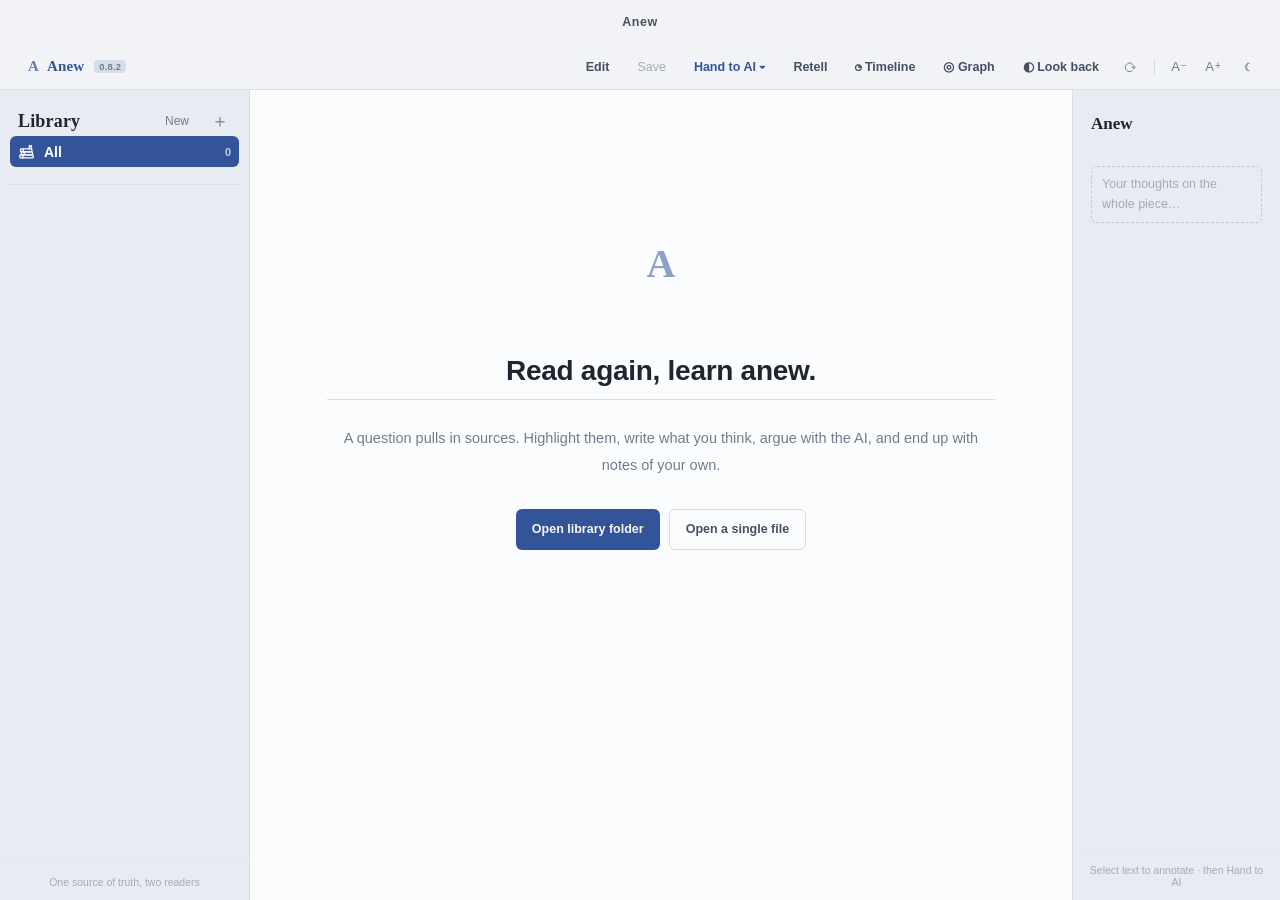
==== native/index.html @ f5eab1e8 "Anew 0.8.2: first public release" ====
<!doctype html>
<html lang="zh-CN">
<head>
  <meta charset="utf-8">
  <meta name="viewport" content="width=device-width, initial-scale=1">
  <title>知新 Anew</title>
  <link rel="stylesheet" href="style.css">
</head>
<body>
  <!-- 这一条被原生 WindowDragStrip 盖着，只能放不可点的东西 -->
  <div class="titlebar">
    <div id="document-name" class="document-name">知新 Anew</div>
  </div>

  <header class="toolbar">
    <button id="open-folder" class="brand" title="打开别的库文件夹"><span class="brand-mark">新</span><span>知新 Anew</span><span class="brand-version">0.8.2</span></button>
    <div class="appearance-controls">
      <button id="edit" class="chip edit-button" title="编辑 Markdown（⌘E）">编辑</button>
      <button id="save" class="chip save-button" title="保存（⌘S）" disabled>保存</button>
      <button id="hand-ai" class="chip hand-ai" title="选一句话复制，贴进你的 AI（如 Claude Code）：处理回响、收网页回响、重整一遍">交给 AI ▾</button>
      <button id="retell" class="chip retell" title="学完了，用语音把这件事讲一遍，AI 会指出哪里没讲清、讲错了">讲一遍</button>
      <button id="insert-image" class="chip" title="插入图片" hidden>插入图片</button>
      <input id="image-input" type="file" accept="image/*" multiple hidden>
      <button id="copy-model" class="chip" title="把正文和回响一起复制（⇧⌘C）" hidden>复制给模型</button>
      <button id="timeline" class="chip timeline-button" title="学习时间轴：这几天读了哪几篇、各多久">◷ 时间轴</button>
      <button id="graph" class="chip timeline-button" title="图谱：这个主题改了几版、观点怎么变的；这一类学到的东西流到了哪">◎ 图谱</button>
      <button id="panyipan" class="chip timeline-button panyipan-button" title="盘一盘：拿你最近 3 天在想的，去翻很早以前的想法和存过的东西（相关 / 惊喜 / 随机）">◐ 盘一盘</button>
      <button id="refresh" class="icon-button refresh-button" title="重新读取磁盘上的最新内容（⌘R）">⟳</button>
      <span class="control-divider"></span>
      <button id="small" class="icon-button" title="缩小文字">A<span class="sup">−</span></button>
      <button id="large" class="icon-button" title="放大文字">A<span class="sup">+</span></button>
      <button id="typeset" class="icon-button" title="排版" hidden>笔</button>
      <button id="theme" class="icon-button" title="切换主题">☾</button>
    </div>
  </header>

  <main class="workspace">
    <aside class="library" aria-label="书库">
      <div class="library-top">
        <button id="back-to-shelf" class="shelf-back" title="回到书架" hidden>‹</button>
        <span id="book-thumb" class="book-thumb" hidden></span>
        <h2 id="library-title">库</h2>
        <button id="open-file" class="plus-button" title="打开单个文件">＋</button>
      </div>

      <section id="shelf" class="shelf" hidden>
        <div class="section-label">书架</div>
        <div id="shelf-list" class="shelf-list"></div>
        <button id="shelf-add" class="library-button">＋ 把一个文件夹加进书架</button>
      </section>
      <div class="library-actions">
        <button id="choose-folder" class="library-button">打开书库文件夹</button>
        <button id="choose-file" class="library-text-button">或打开单个文件</button>
      </div>
      <section id="recent-libraries" class="recent-libraries" hidden>
        <div class="section-label">最近打开</div>
        <div id="recent-list" class="recent-list"></div>
      </section>
      <div id="search-wrap" class="search-wrap" hidden><span class="search-icon">⌕</span><input id="library-search" type="search" placeholder="搜索书库"></div>
      <nav id="views" class="views" aria-label="视图"></nav>
      <nav id="file-tree" class="file-tree" aria-label="文件夹内容"></nav>
      <section id="tag-section" class="tag-section" hidden><div class="section-label">标签</div><div id="tag-list" class="tag-list"></div></section>
      <div id="library-footer" class="library-footer">一份真相，两种读法</div>
    </aside>

    <section class="reading-area">
      <section id="bookshelf-view" class="bookshelf-view" hidden></section>
      <div id="book-meta" class="book-meta" hidden><span id="crumb"></span><span id="word-count"></span></div>
      <div id="editor-panel" class="editor-panel">
        <div class="editor-caption"><span>原稿 · Markdown</span><span id="save-state" aria-live="polite"></span></div>
        <textarea id="editor" spellcheck="false" aria-label="Markdown 编辑器"></textarea>
      </div>
      <article id="content" class="content empty-state">
        <div class="welcome-mark">新</div>
        <h1>温故而知新。</h1>
        <p>一个念头引来一批来源；在来源上划线、写回响，和 AI 辩，理成自己的笔记。</p>
        <div class="welcome-actions"><button id="choose-folder-main" class="primary-button">打开书库文件夹</button><button id="choose-file-main" class="secondary-button">打开单个文件</button></div>
      </article>
    </section>

    <aside class="inspector" aria-label="文档信息">
      <div id="inspector-title" class="inspector-title">知新 Anew</div>
      <section id="document-tags-section" hidden><div id="document-tags" class="document-tags"></div></section>
      <dl id="document-info" class="document-info" hidden></dl>
      <section id="links-section" hidden><div class="inspector-label">本页链接</div><div id="page-links" class="page-links"></div></section>
      <section id="comment-box" class="comment-box">
        <div class="retell-head"><span>讲一遍：给没听过的人讲讲它是怎么回事</span><button id="retell-cancel" class="retell-cancel">不讲了</button></div>
        <textarea id="comment-input" aria-label="读后感" rows="2" placeholder="整篇读下来想说的……"></textarea>
        <div class="comment-foot"><span class="comment-keys">⌘↩ 存</span><button id="comment-add" class="comment-add">存</button></div>
      </section>
      <section id="notes-section" hidden><div id="notes-count" class="inspector-label">划线和读后感</div><div id="notes-list" class="notes-list"></div><div id="notes-done-wrap" hidden><button id="notes-done-toggle" class="notes-done-toggle"><span class="notes-done-caret">▸</span>已处理 · <span id="notes-done-count">0</span> 条</button><div id="notes-done-list" class="notes-list notes-done-list" hidden></div></div></section>
      <section id="logs-section" hidden><div class="inspector-label">修改记录</div><div id="change-logs" class="change-logs"></div></section>
      <div class="inspector-tip">选中一段划线 · 点「交给 AI」</div>
    </aside>
  </main>
  <div id="read-progress" class="read-progress" hidden title="点一下跳到那里"><div class="read-progress-fill"></div><span class="read-progress-label"></span></div>
  <button id="note-hint" class="note-hint" hidden>＋ 划线</button>

  <div id="note-popover" class="note-popover" hidden>
    <div class="note-popover-quote" id="note-quote"></div>
    <textarea id="note-input" aria-label="划线说一句" rows="4" placeholder="写点什么……⌘↩ 保存，Esc 取消"></textarea>
    <div class="note-popover-actions">
      <span class="note-keys">⌘↩ 保存 · Esc 取消</span>
      <button id="note-cancel" class="secondary-button">取消</button>
      <button id="note-save" class="primary-button">存</button>
    </div>
  </div>

  <div id="app-notice" role="status" aria-live="polite" hidden></div>
  <script src="i18n.js"></script>
  <script src="app.js"></script>
</body>
</html>
---- native/style.css ----
/* Paper MD —— 外观 */
[hidden]{display:none!important}
#app-notice{position:fixed;bottom:24px;left:50%;transform:translateX(-50%);z-index:100;padding:10px 18px;border:1px solid var(--line);border-radius:9px;background:var(--paper-bright);color:var(--ink);box-shadow:0 4px 22px #0002;font-size:13px}

:root{
  /* 纸 */
  --paper:#f4f1ea;          /* 主底 */
  --paper-bright:#fbf9f4;   /* 正文纸 */
  --paper-side:#efebe1;     /* 两侧栏 */
  --paper-sunk:#e8e3d7;     /* 代码块、输入框 */
  /* 墨 */
  --ink:#2e2a25;
  --ink-soft:#5b544a;
  --muted:#8a8174;
  --faint:#b4ab9b;
  --line:#e2dcd0;
  --line-soft:#ece7dc;
  /* 彩 */
  --moss:#4e6a53;
  --moss-pale:#e2e9df;
  --clay:#a9684d;
  --amber:#b07642;
  --alert:#b54e45;

  --titlebar-h:44px;   /* 必须和 AppDelegate.swift 里的 dragStripHeight 一致 */
  --toolbar-h:46px;
  --chrome-h:90px;
  --radius:9px;
  --radius-sm:6px;
  --font-scale:1;

  --sans:-apple-system,BlinkMacSystemFont,"PingFang SC","Hiragino Sans GB",sans-serif;
  --serif:"Iowan Old Style",Palatino,"Songti SC","Noto Serif CJK SC",serif;
  --mono:"SF Mono",Menlo,Monaco,"PingFang SC",monospace;

  color:var(--ink);
  background:var(--paper);
  font-family:var(--sans);
  -webkit-font-smoothing:antialiased;
}
*{box-sizing:border-box}
html,body{min-height:100vh;margin:0;background:var(--paper)}
button,input,textarea{font:inherit;color:inherit}
button{cursor:pointer}

/* 极淡的纸纹，别抢戏 */
body::before{
  content:"";position:fixed;inset:0;z-index:-1;opacity:.09;pointer-events:none;
  background-image:url("data:image/svg+xml,%3Csvg viewBox='0 0 180 180' xmlns='http://www.w3.org/2000/svg'%3E%3Cfilter id='n'%3E%3CfeTurbulence type='fractalNoise' baseFrequency='.82' numOctaves='3' stitchTiles='stitch'/%3E%3C/filter%3E%3Crect width='100%25' height='100%25' filter='url(%23n)' opacity='.25'/%3E%3C/svg%3E");
}

/* ── 顶部拖动条：原生视图盖在上面，这里只能放不可点的东西 ── */
.titlebar{
  position:fixed;top:0;left:0;right:0;z-index:20;
  height:var(--titlebar-h);
  display:flex;align-items:center;justify-content:center;
  padding:0 96px;
  background:color-mix(in srgb,var(--paper) 82%,transparent);
  backdrop-filter:saturate(180%) blur(20px);
  -webkit-user-select:none;user-select:none;
}
.document-name{
  max-width:100%;overflow:hidden;text-overflow:ellipsis;white-space:nowrap;
  color:var(--ink-soft);font-size:12.5px;font-weight:600;letter-spacing:.04em;
}

/* ── 工具栏 ── */
.toolbar{
  position:fixed;top:var(--titlebar-h);left:0;right:0;z-index:19;
  height:var(--toolbar-h);
  display:flex;align-items:center;justify-content:space-between;
  padding:0 18px 0 20px;
  border-bottom:1px solid var(--line);
  background:color-mix(in srgb,var(--paper) 88%,transparent);
  backdrop-filter:saturate(180%) blur(20px);
  -webkit-user-select:none;user-select:none;
}
.brand{
  display:flex;align-items:center;gap:8px;
  border:0;background:transparent;color:var(--moss);
  font-family:var(--serif);font-size:15px;font-weight:700;letter-spacing:.01em;
  padding:5px 8px;border-radius:var(--radius-sm);
}
.brand:hover{background:var(--moss-pale)}
.brand-mark{font-family:var(--sans);font-size:15px;line-height:1;opacity:.75}

.appearance-controls{display:flex;align-items:center;gap:4px}
.control-divider{width:1px;height:16px;margin:0 5px;background:var(--line)}
.chip{
  border:1px solid transparent;border-radius:var(--radius-sm);
  background:transparent;color:var(--ink-soft);
  font-size:12.5px;font-weight:600;padding:5px 11px;
  transition:background .12s,color .12s;
}
.chip:hover{background:var(--paper-sunk)}
.edit-button.active{background:var(--moss);border-color:var(--moss);color:#f7f5ee}
.save-button{color:var(--moss)}
.save-button:not(:disabled){background:var(--moss-pale)}
.save-button:disabled{opacity:.4;cursor:default;background:transparent}
.icon-button{
  min-width:30px;height:28px;border:0;border-radius:var(--radius-sm);
  background:transparent;color:var(--muted);font-size:13px;line-height:1;
  padding:0 7px;
}
.icon-button:hover{background:var(--paper-sunk);color:var(--ink)}
.icon-button .sup{font-size:10px;vertical-align:2px;margin-left:1px}

/* ── 三栏 ── */
.workspace{
  display:grid;grid-template-columns:250px minmax(0,1fr) 208px;
  padding-top:var(--chrome-h);
  min-height:100vh;
}

/* 左：书库 */
.library{
  position:sticky;top:var(--chrome-h);
  height:calc(100vh - var(--chrome-h));overflow:auto;
  border-right:1px solid var(--line);
  padding:20px 12px 56px;
  background:var(--paper-side);
}
.library-top{display:flex;align-items:center;justify-content:space-between;gap:8px;padding:0 8px 2px}
.library h2{
  min-width:0;margin:0;
  font-family:var(--serif);font-size:18px;font-weight:700;letter-spacing:.01em;
  overflow:hidden;text-overflow:ellipsis;white-space:nowrap;
}
.plus-button{
  flex:none;width:26px;height:26px;border:0;border-radius:50%;
  background:transparent;color:var(--muted);font-size:18px;line-height:1;
}
.plus-button:hover{background:var(--moss-pale);color:var(--moss)}

.library-actions{padding:16px 8px 4px}
.library-button{
  width:100%;border:0;border-radius:var(--radius-sm);
  padding:9px;background:var(--moss);color:#f7f5ee;
  font-size:12.5px;font-weight:650;letter-spacing:.02em;
}
.library-button:hover{background:#435c48}
.library-text-button{
  display:block;width:100%;margin-top:8px;border:0;background:transparent;
  color:var(--muted);font-size:11.5px;padding:4px;
}
.library-text-button:hover{color:var(--moss)}

.recent-libraries{padding:6px 4px 0}
.recent-list{display:flex;flex-direction:column;gap:2px}
.recent-item{
  display:flex;align-items:center;gap:9px;width:100%;
  border:0;border-radius:var(--radius-sm);background:transparent;
  padding:7px 8px;text-align:left;
}
.recent-item:hover{background:color-mix(in srgb,var(--moss-pale) 75%,transparent)}
.recent-book{flex:none;color:var(--faint);font-size:11px}
.recent-copy{min-width:0;flex:1;display:flex;flex-direction:column;gap:1px}
.recent-copy strong{
  font-size:12.5px;font-weight:600;color:var(--ink);
  overflow:hidden;text-overflow:ellipsis;white-space:nowrap;
}
.recent-copy small{
  font-size:10px;color:var(--faint);direction:rtl;text-align:left;
  overflow:hidden;text-overflow:ellipsis;white-space:nowrap;
}
.recent-arrow{flex:none;color:var(--faint);font-size:11px;opacity:0}
.recent-item:hover .recent-arrow{opacity:1}

.search-wrap{
  display:flex;align-items:center;gap:7px;
  margin:14px 6px;padding:7px 10px;
  border:1px solid var(--line);border-radius:var(--radius-sm);
  background:color-mix(in srgb,var(--paper-bright) 70%,transparent);
}
.search-wrap:focus-within{border-color:color-mix(in srgb,var(--moss) 45%,var(--line))}
.search-icon{color:var(--faint);font-size:13px}
.search-wrap input{min-width:0;flex:1;border:0;outline:0;background:transparent;font-size:12.5px}
.search-wrap input::placeholder{color:var(--faint)}

.file-tree{font-size:13px;padding:0 2px}
.tree-folder,.tree-file{
  display:flex;align-items:center;gap:7px;width:100%;
  border:0;border-radius:var(--radius-sm);background:transparent;
  padding:6px 8px;text-align:left;color:var(--ink-soft);
  overflow:hidden;text-overflow:ellipsis;white-space:nowrap;
}
.tree-folder{margin-top:6px;color:var(--muted);font-size:11.5px;font-weight:650;letter-spacing:.03em}
.tree-folder:hover,.tree-file:hover{background:color-mix(in srgb,var(--moss-pale) 70%,transparent)}
.tree-file.active{background:var(--moss-pale);color:#334e39;font-weight:650}
.tree-icon{flex:none;width:12px;color:var(--faint);font-size:10px}
.tree-file .tree-icon{color:color-mix(in srgb,var(--clay) 70%,transparent)}
.tree-children{margin-left:10px;padding-left:9px;border-left:1px solid var(--line)}
.tree-empty{padding:18px 8px;color:var(--muted);font-size:12px;line-height:1.7}

.section-label,.inspector-label{
  margin:22px 8px 8px;color:var(--faint);
  font-size:10.5px;font-weight:700;letter-spacing:.06em;
}
.tag-list,.document-tags{display:flex;flex-wrap:wrap;gap:5px;padding:0 8px}
.tag-pill{
  border:0;border-radius:999px;padding:3px 9px;
  background:color-mix(in srgb,var(--paper-bright) 65%,var(--moss-pale));
  color:var(--moss);font-size:11px;
}
.tag-pill:hover,.tag-pill.active{background:var(--moss);color:#f7f5ee}
.library-footer{
  position:fixed;bottom:0;left:0;width:250px;
  padding:12px;background:var(--paper-side);
  border-top:1px solid var(--line-soft);border-right:1px solid var(--line);
  color:var(--faint);font-size:10.5px;text-align:center;
}

/* 中：阅读 */
.reading-area{min-width:0;padding:44px clamp(32px,6vw,96px) 120px;background:var(--paper-bright)}
.book-meta{
  display:flex;justify-content:space-between;gap:12px;
  max-width:680px;margin:0 auto 30px;
  color:var(--faint);font-size:11px;letter-spacing:.05em;
}
.content{
  max-width:680px;margin:0 auto;
  font-family:var(--serif);
  font-size:calc(18px * var(--font-scale));
  line-height:2.0;letter-spacing:.01em;color:var(--ink);
}
.content h1,.content h2,.content h3{color:var(--ink);line-height:1.35;scroll-margin-top:110px}
.content h1{
  margin:0 0 38px;font-family:var(--serif);
  font-size:calc(34px * var(--font-scale));font-weight:700;letter-spacing:-.01em;
}
.content h2{
  margin:60px 0 20px;font-family:var(--sans);
  font-size:calc(22px * var(--font-scale));font-weight:700;letter-spacing:-.01em;
}
.content h2::before{content:"";display:block;width:26px;border-top:1.5px solid var(--clay);margin-bottom:14px;opacity:.75}
.content h3{margin:38px 0 12px;font-family:var(--sans);font-size:calc(17px * var(--font-scale));font-weight:700}
.content p{margin:0 0 1.4em}
.content a,.wikilink{
  border:0;background:transparent;padding:0;color:var(--moss);font:inherit;
  text-decoration:underline;text-decoration-color:color-mix(in srgb,var(--moss) 35%,transparent);
  text-underline-offset:4px;text-decoration-thickness:1px;
}
.content a:hover,.wikilink:hover{text-decoration-color:var(--moss)}
.wikilink{cursor:pointer}
.content strong{font-weight:700}
.content em{color:var(--ink-soft);font-style:italic}
.content blockquote{
  margin:1.6em 0;padding:.75em 1.1em;border-radius:8px;
  background:color-mix(in srgb,var(--paper-sunk) 55%,transparent);
  color:var(--ink-soft);
}
.content hr{border:0;height:1px;background:var(--line);margin:3.4em auto;width:56%}
.content ul,.content ol{padding-left:1.4em;margin:0 0 1.4em}
.content li{padding-left:.25em;margin:.3em 0}
.content li::marker{color:color-mix(in srgb,var(--moss) 70%,transparent)}
.content code{
  padding:.14em .4em;border-radius:4px;background:var(--paper-sunk);
  color:var(--clay);font-family:var(--mono);font-size:.8em;
}
.content pre{
  margin:1.8em 0;padding:18px 20px;overflow:auto;
  border-radius:var(--radius);background:var(--paper-sunk);line-height:1.7;
}
.content pre code{padding:0;background:transparent;color:var(--ink);font-size:.79em}
.content table{width:100%;margin:1.8em 0;border-collapse:collapse;font-size:.86em;font-family:var(--sans)}
.content th{text-align:left;color:var(--moss);font-weight:700}
.content td,.content th{padding:.6em .7em;border-bottom:1px solid var(--line)}
.content td,.content th{vertical-align:top}
.content td:first-child,.content th:first-child,.block-table td:first-child,.block-table th:first-child{min-width:4.2em}
.content thead th{border-bottom:1.5px solid color-mix(in srgb,var(--moss) 45%,transparent)}
.content tbody tr:first-child td{border-top:1px solid var(--line)}
.content h4,.content h5,.content h6{margin:28px 0 10px;font-family:var(--sans);font-size:calc(15.5px * var(--font-scale));font-weight:700;color:var(--ink)}
.content h5,.content h6{font-size:calc(14.5px * var(--font-scale));color:var(--ink-soft)}
.content del{color:var(--ink-soft)}
.content li>ul,.content li>ol{margin:.3em 0 .4em}
.content li>p{margin:.3em 0}
.content blockquote>:last-child{margin-bottom:0}
.content blockquote>:first-child{margin-top:0}
.content img.image-error{min-height:48px;border:1px dashed var(--line);padding:12px}
.content img{display:block;max-width:100%;margin:1.8em auto;border-radius:var(--radius)}
.content input[type=checkbox]{accent-color:var(--moss);margin-right:.5em}

/* 空状态 */
.empty-state{max-width:520px;padding:110px 0;text-align:center;font-family:var(--sans)}
.welcome-mark{color:color-mix(in srgb,var(--moss) 55%,transparent);font-size:40px;line-height:1;margin-bottom:22px}
.empty-state h1{font-family:var(--serif);font-size:30px;font-weight:700;letter-spacing:-.01em;margin:0 0 14px}
.empty-state p{color:var(--muted);font-size:14.5px;line-height:1.85;margin:0}
.welcome-actions{display:flex;justify-content:center;gap:9px;margin-top:30px}
.primary-button,.secondary-button{border-radius:var(--radius-sm);padding:9px 16px;font-size:12.5px;font-weight:650}
.primary-button{border:0;background:var(--moss);color:#f7f5ee}
.primary-button:hover{background:#435c48}
.secondary-button{border:1px solid var(--line);background:transparent;color:var(--ink-soft)}
.secondary-button:hover{background:var(--paper-sunk)}

/* 右：这本书 */
.inspector{
  position:sticky;top:var(--chrome-h);
  height:calc(100vh - var(--chrome-h));overflow:auto;
  border-left:1px solid var(--line);
  padding:22px 14px 56px;background:var(--paper-side);
}
.inspector-title{
  padding:0 4px 10px;font-family:var(--serif);
  font-size:17px;font-weight:700;line-height:1.4;
}
.inspector-chars{margin-left:8px;font-family:var(--sans);font-size:11px;font-weight:400;color:var(--faint);white-space:nowrap}
#document-tags-section .document-tags{padding:0 4px 4px}
.inspector-label{margin:20px 4px 8px}
.document-info{margin:0;padding:12px 4px;border-top:1px solid var(--line);border-bottom:1px solid var(--line)}
.document-info div{display:flex;justify-content:space-between;gap:10px;margin:7px 0;font-size:11.5px}
.document-info dt{color:var(--muted)}
.document-info dd{margin:0;color:var(--ink);text-align:right}
.page-links,.change-logs{padding:0 4px}
.page-link{
  display:block;width:100%;overflow:hidden;border:0;background:transparent;
  padding:5px 0;color:var(--moss);font-size:12.5px;text-align:left;
  text-overflow:ellipsis;white-space:nowrap;
  text-decoration:underline;text-decoration-color:color-mix(in srgb,var(--moss) 30%,transparent);
  text-underline-offset:3px;
}
.log-item{padding:8px 0;border-bottom:1px solid var(--line-soft)}
.log-item:last-child{border-bottom:0}
.log-time{display:block;color:var(--faint);font-size:10px;letter-spacing:.02em}
.log-summary{display:block;margin-top:3px;color:var(--ink-soft);font-size:11.5px;line-height:1.5}
.inspector-tip{
  position:fixed;bottom:0;right:0;width:208px;
  padding:12px;background:var(--paper-side);
  border-top:1px solid var(--line-soft);border-left:1px solid var(--line);
  color:var(--faint);font-size:10.5px;text-align:center;
}

/* ── 编辑模式 ── */
.editor-panel{display:none}
.edit-mode .content{display:none}
.edit-mode .reading-area{padding:0;background:var(--paper-bright)}
.edit-mode .editor-panel{
  display:flex;flex-direction:column;
  min-height:calc(100vh - var(--chrome-h));
}
.editor-caption{
  position:sticky;top:0;z-index:5;
  display:flex;justify-content:space-between;align-items:center;
  height:38px;padding:0 clamp(28px,5vw,72px);
  border-bottom:1px solid var(--line-soft);
  background:color-mix(in srgb,var(--paper-bright) 92%,transparent);
  backdrop-filter:blur(10px);
  color:var(--faint);font-size:11px;letter-spacing:.05em;
}
.editor-caption .saved{color:var(--moss)}
.editor-caption .unsaved{color:var(--amber);font-weight:650}
.editor-caption .saving{color:var(--muted)}
.editor-caption .error{color:var(--alert)}
.editor-panel textarea{
  flex:1;width:100%;resize:none;border:0;outline:0;
  padding:34px clamp(28px,5vw,72px) 120px;
  background:transparent;color:var(--ink);
  font-family:var(--mono);
  font-size:calc(15px * var(--font-scale));
  line-height:1.95;letter-spacing:.01em;tab-size:2;
}
.editor-panel textarea::selection{background:color-mix(in srgb,var(--moss) 22%,transparent)}

/* ── 夜间 ── */
:root.night{
  --paper:#1e211d;--paper-bright:#232622;--paper-side:#1a1d19;--paper-sunk:#2a2e29;
  --ink:#e8e3d6;--ink-soft:#c2bcae;--muted:#9a9386;--faint:#6f7166;
  --line:#353933;--line-soft:#2c302b;
  --moss:#a8bfa2;--moss-pale:#2c352b;--clay:#cf9a79;--amber:#d0a35f;--alert:#d97b71;
}
.night .library-button,.night .primary-button,.night .edit-button.active,.night .tag-pill:hover,.night .tag-pill.active{color:#1b1e1a}
.night .library-button:hover,.night .primary-button:hover{background:#b9cfb3}
.night body::before{opacity:.05}

/* ── 窄窗 ── */
@media(max-width:1080px){
  .workspace{grid-template-columns:230px minmax(0,1fr)}
  .inspector,.inspector-tip{display:none}
  .library-footer{width:230px}
}
@media(max-width:820px){
  .workspace{display:block;padding-top:var(--chrome-h)}
  .library{position:relative;top:0;height:auto;max-height:36vh;border-right:0;border-bottom:1px solid var(--line)}
  .library-footer{display:none}
  .reading-area{padding:32px 24px 90px}
  .content{font-size:calc(17px * var(--font-scale))}
  .titlebar{padding:0 88px}
}

/* ── 批注 ── */
mark.noted{
  background:linear-gradient(transparent 62%,color-mix(in srgb,var(--amber) 32%,transparent) 62%);
  color:inherit;border-radius:2px;cursor:default;
}
mark.noted.flash{background:color-mix(in srgb,var(--amber) 34%,transparent);transition:background .25s}

.note-hint{
  position:fixed;z-index:60;
  border:0;border-radius:999px;padding:6px 13px;
  background:var(--ink);color:var(--paper-bright);
  font-size:11.5px;font-weight:650;letter-spacing:.02em;
  box-shadow:0 4px 14px rgba(0,0,0,.22);
}
.note-hint:hover{background:var(--moss)}

.note-popover{
  position:fixed;z-index:70;width:340px;
  /* 竖排 flex：引文可压缩、输入框吃剩下的高度、按钮那行永远在最底下且不被挤掉 */
  display:flex;flex-direction:column;
  max-height:calc(100vh - 24px);
  border:1px solid var(--line);border-radius:var(--radius);
  background:var(--paper-bright);
  box-shadow:0 18px 44px rgba(0,0,0,.18);
  padding:14px;
}
.note-popover-quote{
  flex:0 1 auto;
  margin-bottom:10px;padding-left:10px;
  border-left:2px solid color-mix(in srgb,var(--amber) 70%,transparent);
  color:var(--muted);font-size:12px;line-height:1.6;
  max-height:66px;overflow:auto;
}
.note-popover textarea{
  flex:1 1 auto;
  width:100%;resize:vertical;min-height:64px;
  border:1px solid var(--line);border-radius:var(--radius-sm);
  padding:9px 10px;background:var(--paper);color:var(--ink);
  font-family:var(--sans);font-size:13px;line-height:1.7;outline:0;
}
.note-popover textarea:focus{border-color:color-mix(in srgb,var(--moss) 50%,var(--line))}
.note-popover-actions{
  flex:0 0 auto;                       /* 按钮那行绝不参与压缩 */
  display:flex;align-items:center;gap:8px;margin-top:10px;
}
.note-popover-actions .note-keys{
  margin-right:auto;color:var(--muted);font-size:11px;letter-spacing:.02em;
}
.note-popover-actions button{padding:7px 13px;font-size:12px}

.notes-list{display:flex;flex-direction:column;gap:8px;padding:0 4px}
.note-item{
  border:1px solid var(--line-soft);border-radius:var(--radius-sm);
  padding:9px 10px;background:color-mix(in srgb,var(--paper-bright) 60%,transparent);
  cursor:pointer;
}
.note-item:hover{border-color:var(--line)}
.note-head{display:flex;align-items:center;justify-content:space-between;margin-bottom:5px}
.note-index{
  display:inline-flex;align-items:center;justify-content:center;
  width:16px;height:16px;border-radius:50%;
  background:color-mix(in srgb,var(--amber) 26%,transparent);
  color:var(--ink-soft);font-size:9.5px;font-weight:700;
}
.note-remove{border:0;background:transparent;color:var(--faint);font-size:14px;line-height:1;padding:0 2px}
.note-remove:hover{color:var(--alert)}
.note-quote{
  margin:0 0 5px;padding-left:8px;
  border-left:2px solid color-mix(in srgb,var(--amber) 55%,transparent);
  color:var(--faint);font-size:11px;line-height:1.55;
}
.note-body{margin:0;color:var(--ink-soft);font-size:12px;line-height:1.6}

/* 读后感框（语音／打字都往这儿进）：平时是一条虚线框，有字才露出「存」 */
.comment-box{padding:0 4px;margin:20px 0 4px}
.comment-box textarea{
  display:block;width:100%;resize:none;min-height:0;max-height:260px;
  border:1px dashed color-mix(in srgb,var(--faint) 55%,transparent);border-radius:var(--radius-sm);
  padding:7px 10px;background:transparent;color:var(--ink);
  font-family:var(--sans);font-size:12.5px;line-height:1.65;outline:0;
  transition:border-color .12s,background .12s;
}
.comment-box textarea:hover{border-color:var(--faint)}
.comment-box textarea:focus,.comment-box.has-text textarea{border-style:solid;border-color:color-mix(in srgb,var(--moss) 45%,var(--line));background:var(--paper-bright)}
.comment-box textarea::placeholder{color:var(--faint)}
.comment-foot{display:none;align-items:center;gap:8px;margin-top:5px}
.comment-box.has-text .comment-foot,.comment-box.retell .comment-foot{display:flex}
.comment-keys{margin-right:auto;color:var(--faint);font-size:10.5px}
.comment-add{
  border:0;border-radius:var(--radius-sm);
  padding:4px 14px;background:var(--moss);color:#f7f5ee;
  font-size:12px;font-weight:650;
}
.comment-add:hover{filter:brightness(1.08)}
/* 讲一遍：框换成琥珀色，上面一行说讲什么 */
.retell-head{display:none;align-items:baseline;justify-content:space-between;gap:8px;margin-bottom:6px;color:var(--amber);font-size:11.5px;font-weight:600}
.comment-box.retell .retell-head{display:flex}
.retell-cancel{border:0;background:transparent;padding:0;color:var(--faint);font-size:11px;cursor:pointer}
.retell-cancel:hover{color:var(--ink)}
.comment-box.retell textarea{min-height:96px;border-style:solid;border-color:color-mix(in srgb,var(--amber) 60%,var(--line));background:var(--paper-bright)}
.comment-box.retell .comment-add{background:var(--amber)}
.chip.retell.on{background:color-mix(in srgb,var(--amber) 18%,transparent);color:var(--amber)}

.note-time{flex:1;margin-left:7px;color:var(--faint);font-size:9.5px;letter-spacing:.02em}

/* 已处理批注：正文里什么痕迹都不留——它已经是过去式了，不该再打断阅读。
   仍然是 <mark>，所以从底部折叠区还是点得回来；鼠标移上去才淡淡显一下。 */
mark.noted.resolved{
  background:none;color:inherit;border-radius:0;
}
mark.noted.resolved:hover{
  background:linear-gradient(transparent 62%,color-mix(in srgb,var(--faint) 16%,transparent) 62%);
}
mark.noted.resolved.flash{background:color-mix(in srgb,var(--amber) 34%,transparent)}
.note-done{
  border:0;background:transparent;color:var(--faint);
  font-size:12px;line-height:1;padding:0 4px;margin-right:1px;
}
.note-done:hover{color:var(--moss)}
.note-done.on{color:var(--moss)}
.note-item.done{
  border-color:var(--line-soft);
  background:transparent;
  opacity:.62;
}
.note-item.done:hover{opacity:1}
.note-item.done .note-index{background:color-mix(in srgb,var(--faint) 22%,transparent)}
.note-item.done .note-body{text-decoration:line-through;text-decoration-color:var(--faint)}
.notes-done-toggle{
  display:flex;align-items:center;gap:5px;
  width:calc(100% - 8px);margin:10px 4px 0;padding:5px 6px;
  border:0;border-top:1px solid var(--line-soft);border-radius:0;
  background:transparent;color:var(--faint);
  font-size:10.5px;letter-spacing:.04em;text-align:left;
}
.notes-done-toggle:hover{color:var(--muted)}
.notes-done-caret{display:inline-block;transition:transform .15s}
.notes-done-toggle.open .notes-done-caret{transform:rotate(90deg)}
.notes-done-list{margin-top:6px}

.note-item.standalone{
  border-left:2px solid color-mix(in srgb,var(--moss) 55%,transparent);
  background:color-mix(in srgb,var(--moss-pale) 40%,transparent);
  cursor:default;
}

/* 书库：文件大小 / 说明文档分组 */
.tree-title{min-width:0;flex:1;overflow:hidden;text-overflow:ellipsis;white-space:nowrap}
.tree-size{flex:none;color:var(--faint);font-size:10px;letter-spacing:.02em}
.tree-divider{
  margin:14px 8px 5px;padding-top:9px;
  border-top:1px solid var(--line);
  color:var(--faint);font-size:10px;letter-spacing:.06em;
}
.tree-file.aux{color:var(--faint)}
.tree-file.aux .tree-icon{color:color-mix(in srgb,var(--faint) 70%,transparent)}

/* 0.7.2 归档分支（历史版本/快照/备份）：默认折叠，颜色压到最淡，
   跟正在写的那几卷拉开距离，免得点错。 */
.tree-folder-archive{
  margin-top:14px;padding-top:10px;
  border-top:1px solid var(--line);
  color:var(--faint);font-weight:600;
}
.tree-folder-archive .tree-icon{transition:transform .15s ease}
details:not([open])>.tree-folder-archive .tree-icon{transform:rotate(-90deg)}
.tree-folder-archive .tree-size{margin-left:auto}
.tree-file.aux.active{color:var(--ink-soft)}
.brand-version{
  margin-left:2px;padding:1px 5px;border-radius:4px;
  background:color-mix(in srgb,var(--moss) 14%,transparent);
  color:var(--muted);font-family:var(--sans);font-size:9.5px;font-weight:600;letter-spacing:.02em;
}

/* 0.5.8 刷新按钮 */
.refresh-button { font-size: 15px; line-height: 1; }
.refresh-button:active { transform: rotate(180deg); transition: transform .25s ease; }


/* 0.6.0 书架 */
.shelf { padding: 0 14px 14px; }
.shelf-list { display: flex; flex-direction: column; gap: 8px; margin: 6px 0 12px; }
.shelf-item {
  display: flex; align-items: flex-start; gap: 10px; width: 100%;
  padding: 11px 12px; border: 1px solid var(--hairline, rgba(0,0,0,.08));
  border-radius: 10px; background: var(--card, rgba(255,255,255,.6));
  text-align: left; cursor: pointer; font: inherit; color: inherit;
  transition: background .15s ease, border-color .15s ease, transform .1s ease;
}
.shelf-item:hover { background: var(--card-hover, rgba(0,0,0,.035)); }
.shelf-item:active { transform: scale(.99); }
.shelf-item.missing { opacity: .45; }
.shelf-spine { width: 4px; align-self: stretch; min-height: 30px; border-radius: 2px; background: currentColor; opacity: .5; flex: none; }
.shelf-copy { flex: 1; min-width: 0; display: flex; flex-direction: column; gap: 3px; }
.shelf-copy strong { font-size: 13.5px; font-weight: 600; letter-spacing: .01em; }
.shelf-copy small { font-size: 11.5px; opacity: .55; }
.shelf-drop { flex: none; opacity: 0; border: 0; background: none; cursor: pointer; font: inherit; font-size: 13px; line-height: 1; padding: 2px 4px; color: inherit; }
.shelf-item:hover .shelf-drop { opacity: .35; }
.shelf-drop:hover { opacity: .9 !important; }
.shelf-empty { font-size: 12px; opacity: .5; padding: 10px 2px 14px; line-height: 1.7; }
.shelf-back { border: 0; background: none; cursor: pointer; font: inherit; font-size: 17px; line-height: 1; padding: 0 6px 0 0; color: inherit; opacity: .45; }
.shelf-back:hover { opacity: .9; }


/* ══════════ 0.8.0 书架 · 封面 · 一卷一卷 ══════════ */
:root{
  --board:#cdb894;            /* 书架木板 */
  --board-edge:#b39b73;
  --board-shadow:rgba(80,55,20,.18);
  --cover-ink:#f3ecdc;        /* 封面上的字 */
  --label:#efe6d1;            /* 题签 */
}
:root.night{ --board:#4a3f30; --board-edge:#3a3126; --board-shadow:rgba(0,0,0,.45); --label:#ddd3bd; }

/* 左边小列表：书脊用这本书的颜色 */
.shelf-spine{ background:var(--cover); opacity:1; width:5px; }
.shelf-item.current{ border-color:color-mix(in srgb,var(--moss) 40%,transparent); }

/* 书库左上角的小封面 */
.library-top{ justify-content:flex-start; }
.library-top h2{ flex:1; }
.book-thumb{
  flex:none; width:16px; height:22px; border-radius:1px 3px 3px 1px;
  background:linear-gradient(90deg,rgba(0,0,0,.28) 0 2px,rgba(255,255,255,.12) 2px 3px,transparent 3px),var(--cover);
  box-shadow:0 1px 2px rgba(0,0,0,.2);
}

/* 回到书架：中间不显示正文，换成一面书架（正文、编辑状态都还在，点回这本书就回去） */
.shelf-mode .content,.shelf-mode .book-meta,.shelf-mode .editor-panel{ display:none !important; }
.shelf-mode .reading-area{ padding:44px clamp(24px,5vw,72px) 120px; }
.bookshelf-view{ max-width:900px; margin:0 auto; font-family:var(--sans); }
.bookshelf-head{ margin:4px 6px 34px; }
.bookshelf-head h1{ margin:0 0 6px; font-family:var(--serif); font-size:28px; font-weight:700; letter-spacing:.04em; color:var(--ink); }
.bookshelf-head p{ margin:0; color:var(--muted); font-size:13px; }

/* 每一层 262px：封面 0–190 立在木板上（190–202），下面一行小字 */
.bookshelf-rows{
  display:grid; grid-template-columns:repeat(auto-fill,132px); grid-auto-rows:262px;
  column-gap:30px; row-gap:0; justify-content:start; padding:0 22px;
  background-image:
    linear-gradient(to bottom,transparent 0 190px,var(--board) 190px 199px,var(--board-edge) 199px 202px,var(--board-shadow) 202px,transparent 214px,transparent 262px);
  background-size:100% 262px; background-repeat:repeat-y;
  border-radius:4px;
}
.shelf-book{
  position:relative; display:flex; flex-direction:column; align-items:center;
  width:132px; padding:0; border:0; background:none; cursor:pointer; font:inherit; color:inherit;
}
.cover{
  position:relative; display:block; width:128px; height:184px; margin-top:6px;
  border-radius:2px 5px 5px 2px;
  background:
    linear-gradient(90deg,rgba(0,0,0,.32) 0 7px,rgba(255,255,255,.14) 7px 8px,rgba(0,0,0,.06) 8px 11px,transparent 11px),
    linear-gradient(160deg,rgba(255,255,255,.10),transparent 45%,rgba(0,0,0,.14)),
    var(--cover);
  box-shadow:0 1px 0 rgba(255,255,255,.08) inset,2px 3px 8px rgba(0,0,0,.22),0 1px 2px rgba(0,0,0,.2);
  transition:transform .18s ease,box-shadow .18s ease;
}
.shelf-book:hover .cover{ transform:translateY(-6px) rotate(-.6deg); box-shadow:2px 10px 18px rgba(0,0,0,.28),0 1px 2px rgba(0,0,0,.2); }
.shelf-book:active .cover{ transform:translateY(-3px); }
/* 竖排题签：像线装书封面右上角贴的那一条 */
.cover-label{
  position:absolute; top:14px; right:16px;
  writing-mode:vertical-rl; text-orientation:upright;
  padding:12px 6px; min-height:84px; max-height:150px; overflow:hidden;
  background:var(--label); color:#2e2a25;
  border:1px solid rgba(0,0,0,.12); outline:1px solid color-mix(in srgb,var(--label) 60%,transparent); outline-offset:2px;
  font-family:var(--serif); font-size:18px; font-weight:700; letter-spacing:.28em; line-height:1;
}
.cover-label.small{ font-size:15px; letter-spacing:.18em; }
.cover-label.tiny{ font-size:12.5px; letter-spacing:.1em; }
.cover-foot{
  position:absolute; left:18px; bottom:12px;
  color:var(--cover-ink); opacity:.78; font-size:11px; letter-spacing:.2em; font-family:var(--serif);
}
.cover-ribbon{ position:absolute; left:22px; top:-3px; width:8px; height:30px; background:#b54e45; clip-path:polygon(0 0,100% 0,100% 100%,50% 78%,0 100%); box-shadow:0 1px 2px rgba(0,0,0,.25); }
.cover-drop{
  position:absolute; top:-8px; right:-8px; width:20px; height:20px; border-radius:50%;
  display:flex; align-items:center; justify-content:center;
  background:var(--paper-bright); color:var(--muted); border:1px solid var(--line);
  font-size:12px; line-height:1; opacity:0; transition:opacity .15s ease;
}
.shelf-book:hover .cover-drop{ opacity:.9; }
.cover-drop:hover{ color:var(--alert); }
.cover.missing{ filter:grayscale(1); opacity:.45; }
.cover-empty{
  display:flex; flex-direction:column; align-items:center; justify-content:center; gap:8px;
  background:transparent; border:1.5px dashed var(--faint); box-shadow:none; color:var(--muted);
}
.cover-empty span{ font-size:26px; line-height:1; }
.cover-empty small{ font-size:11.5px; }
.shelf-book-add:hover .cover-empty{ border-color:var(--moss); color:var(--moss); box-shadow:none; }
.shelf-book-caption{ margin-top:20px; max-width:132px; color:var(--muted); font-size:11.5px; white-space:nowrap; overflow:hidden; text-overflow:ellipsis; }
.shelf-book.current .shelf-book-caption{ color:var(--moss); font-weight:600; }

/* 书库里的卷：一卷一卷，像书脊排着 */
.tree-volume{ gap:10px; padding:7px 8px 7px 6px; margin:2px 0; align-items:stretch; }
.vol-spine{
  flex:none; width:5px; border-radius:1px 2px 2px 1px;
  background:color-mix(in srgb,var(--book,var(--clay)) 55%,transparent);
  transition:width .12s ease;
}
.vol-copy{ flex:1; min-width:0; display:flex; flex-direction:column; gap:2px; }
.vol-no{ font-size:10.5px; letter-spacing:.14em; color:var(--faint); font-weight:600; }
.vol-name{ font-family:var(--serif); font-size:14px; color:var(--ink-soft); overflow:hidden; text-overflow:ellipsis; white-space:nowrap; }
.tree-volume .tree-size{ align-self:center; }
.tree-volume:hover .vol-spine{ background:var(--book,var(--clay)); }
.tree-volume.active{ background:color-mix(in srgb,var(--book,var(--moss)) 12%,var(--paper-bright)); }
.tree-volume.active .vol-spine{ width:7px; background:var(--book,var(--moss)); }
.tree-volume.active .vol-no{ color:color-mix(in srgb,var(--book,var(--moss)) 80%,var(--ink)); }
.tree-volume.active .vol-name{ color:var(--ink); font-weight:700; }
.night .tree-volume.active{ background:color-mix(in srgb,var(--book,var(--moss)) 26%,var(--paper-side)); }
.night .shelf-item{ background:var(--paper-sunk); border-color:var(--line); }
.night .shelf-item:hover{ background:color-mix(in srgb,var(--moss-pale) 70%,var(--paper-sunk)); }
.shelf-mode .inspector > *{ visibility:hidden; }
/* 0.8.1 封面图 */
.cover.has-image{ background-size:cover; background-position:center top; }
.cover.has-image::before{ content:""; position:absolute; inset:0; border-radius:inherit; pointer-events:none;
  background:linear-gradient(90deg,rgba(0,0,0,.35) 0 5px,rgba(255,255,255,.18) 5px 6px,transparent 9px),
             linear-gradient(to top,rgba(0,0,0,.55),transparent 28%); }
.cover.has-image .cover-foot{ z-index:1; opacity:.92; text-shadow:0 1px 2px rgba(0,0,0,.5); }
.book-thumb.has-image{ background-size:cover; background-position:center top; }
.cover.has-image .cover-ribbon{ display:none; }
/* 0.8.2 在 App 里换封面 */
.cover-change{
  position:absolute; left:50%; bottom:34px; transform:translateX(-50%); z-index:2;
  padding:4px 10px; border-radius:999px; white-space:nowrap;
  background:rgba(20,18,15,.72); color:#f3ecdc; font-size:11px; letter-spacing:.06em;
  opacity:0; transition:opacity .15s ease;
}
.shelf-book:hover .cover-change{ opacity:1; }
.cover-change:hover{ background:rgba(20,18,15,.9); }
.shelf-book.drop-target .cover{ outline:2px dashed var(--moss); outline-offset:4px; transform:translateY(-6px); }
.book-thumb{ cursor:pointer; }
.book-thumb:hover{ outline:1.5px solid var(--moss); outline-offset:2px; }

/* 0.9.0 点哪块改哪块 */
.content>[data-line]{cursor:text;border-radius:6px;transition:background-color .15s}
.content>[data-line]:not(blockquote):hover{background:color-mix(in srgb,var(--paper-sunk) 35%,transparent);box-shadow:0 0 0 6px color-mix(in srgb,var(--paper-sunk) 35%,transparent)}
.content>blockquote[data-line]:hover{background:color-mix(in srgb,var(--paper-sunk) 80%,transparent)}
.block-editor{margin:1.2em -12px;padding:10px 12px 8px;border-radius:8px;background:var(--paper-bright);box-shadow:0 0 0 1.5px color-mix(in srgb,var(--moss) 55%,transparent),0 4px 18px #0000000f}
.block-source{display:block;width:100%;box-sizing:border-box;border:0;outline:0;resize:none;overflow:hidden;background:transparent;color:var(--ink);font:inherit;line-height:1.85;padding:0}
.block-source.block-pre{font-family:var(--mono);font-size:.82em}
.block-table{width:100%;border-collapse:collapse;font-family:var(--sans);font-size:.86em;line-height:1.6}
.block-table th,.block-table td{border:1px solid var(--line);padding:.45em .6em;vertical-align:top;text-align:left;outline:0;min-width:3em}
.block-table th{color:var(--moss);font-weight:700;background:color-mix(in srgb,var(--paper-sunk) 40%,transparent)}
.block-table th:focus,.block-table td:focus{box-shadow:inset 0 0 0 2px color-mix(in srgb,var(--moss) 60%,transparent)}
.block-tools{display:flex;gap:6px;margin-top:8px}
.block-tools button{font:12px var(--sans);padding:3px 9px;border:1px solid var(--line);border-radius:6px;background:transparent;color:var(--ink-soft);cursor:pointer}
.block-tools button:hover{background:var(--paper-sunk);color:var(--ink)}
.block-hint{margin-top:6px;font:11.5px var(--sans);color:var(--ink-soft);opacity:.75;line-height:1.4}

/* 0.9.1 笔记排版：参考 Typora 默认样式。无衬线、行距紧一点、标题下划线、表格带格线；
   书（小说）排版保持原样，右上角「书 / 笔」切换，按书库记住。 */
.notes-style .content{max-width:760px;font-family:var(--sans);font-size:calc(16px * var(--font-scale));line-height:1.75;letter-spacing:0}
.notes-style .content h1,.notes-style .content h2,.notes-style .content h3,.notes-style .content h4{font-family:var(--sans);font-weight:700;line-height:1.4}
.notes-style .content h1{font-size:calc(28px * var(--font-scale));margin:0 0 .9em;padding-bottom:.3em;border-bottom:1px solid var(--line)}
.notes-style .content h2{font-size:calc(22px * var(--font-scale));margin:1.8em 0 .8em;padding-bottom:.3em;border-bottom:1px solid var(--line)}
.notes-style .content h2::before{display:none}
.notes-style .content h3{font-size:calc(18px * var(--font-scale));margin:1.6em 0 .6em}
.notes-style .content h4{font-size:calc(16px * var(--font-scale));margin:1.4em 0 .5em}
.notes-style .content p{margin:0 0 .9em}
.notes-style .content ul,.notes-style .content ol{margin:0 0 .9em;padding-left:1.6em}
.notes-style .content li{margin:.2em 0}
.notes-style .content blockquote{margin:1em 0;padding:.6em 1em}
.notes-style .content blockquote p{margin:.3em 0}
.notes-style .content hr{width:100%;margin:2em 0}
.notes-style .content table{font-size:.94em;margin:1em 0}
.notes-style .content th,.notes-style .content td{border:1px solid var(--line);padding:.45em .8em}
.notes-style .content th{color:var(--ink);background:color-mix(in srgb,var(--paper-sunk) 60%,transparent)}
.notes-style .content tbody tr:nth-child(even) td{background:color-mix(in srgb,var(--paper-sunk) 22%,transparent)}
.notes-style .content tbody tr:first-child td{border-top:1px solid var(--line)}
.notes-style .content em{color:inherit}
.notes-style .content img{margin:1em auto}
.notes-style .block-source{line-height:1.75}
.content td.nowrap,.content th.nowrap{white-space:nowrap}

/* 0.9.2 Claude 卡片（> [!claude]）：和引用的灰框分开——白底、左上角一个小标签 */
.content .callout{margin:1.4em 0;padding:.8em 1.1em .9em;border-radius:10px;border:1px solid color-mix(in srgb,var(--moss) 28%,var(--line));background:color-mix(in srgb,var(--moss) 5%,var(--paper-bright));font-size:.95em}
.content .callout-title{display:inline-block;margin-bottom:.35em;padding:0 .55em;border-radius:5px;background:color-mix(in srgb,var(--moss) 14%,transparent);color:var(--moss);font:700 12px/1.9 var(--sans);letter-spacing:.04em}
.content .callout>:last-child{margin-bottom:0}
.content .callout ul{margin-bottom:.2em}
/* 引用（原文）：灰框里的出处那行靠右、小一号 */
.content blockquote p.source{text-align:right;font-size:.85em;opacity:.8;margin-top:.2em}
/* 正文里的 #标签 */
.content .tag-inline{border:0;margin:0 .15em;padding:0 .5em;border-radius:5px;background:color-mix(in srgb,var(--clay) 12%,transparent);color:var(--clay);font:600 .72em/1.8 var(--sans);vertical-align:.15em;cursor:pointer}
.content .tag-inline:hover{background:color-mix(in srgb,var(--clay) 22%,transparent)}
.content h2 .tag-inline{font-size:.55em;vertical-align:.3em}
.tag-filter-bar{position:sticky;top:calc(var(--chrome-h, 90px) + 6px);z-index:5;max-width:760px;margin:0 auto 18px;padding:8px 14px;border-radius:9px;background:var(--paper-bright);border:1px solid var(--line);box-shadow:0 3px 14px #0000000d;font:13px var(--sans);color:var(--ink-soft)}
.tag-filter-bar b{color:var(--clay)}
.tag-filter-bar button{margin-left:8px;border:1px solid var(--line);border-radius:6px;background:transparent;padding:2px 9px;font:12px var(--sans);color:var(--ink);cursor:pointer}
/* 笔记排版：一块一块之间留足空，块内部紧一点 */
.notes-style .content h1{margin-top:2.4em}
.notes-style .content h1:first-child{margin-top:0}
.notes-style .content h2{margin-top:2.6em}
.notes-style .content blockquote+ul,.notes-style .content blockquote+p{margin-top:.9em}
/* 书架下面：最近的文档 */
.recent-docs{margin:42px 6px 0}
.recent-docs h2{margin:0 0 10px;font:600 13px var(--sans);color:var(--muted);letter-spacing:.06em}
.recent-doc{display:grid;grid-template-columns:1fr auto auto;gap:14px;align-items:baseline;width:100%;padding:10px 12px;border:0;border-bottom:1px solid var(--line);background:transparent;text-align:left;cursor:pointer;font-family:var(--sans)}
.recent-doc:hover{background:color-mix(in srgb,var(--paper-sunk) 45%,transparent);border-radius:8px}
.recent-doc-name{font-size:15px;color:var(--ink);overflow:hidden;text-overflow:ellipsis;white-space:nowrap}
.recent-doc-folder{font-size:12px;color:var(--muted);max-width:180px;overflow:hidden;text-overflow:ellipsis;white-space:nowrap}
.recent-doc-time{font-size:12px;color:var(--muted);white-space:nowrap}
.shelf-mode .tag-filter-bar,.edit-mode .tag-filter-bar{display:none}

/* ══════════ 知新 Anew 0.1 ══════════ */
.anew #shelf,.anew #bookshelf-view,.anew #back-to-shelf,.anew #book-thumb,.anew .recent-docs{display:none!important}
.anew .brand-mark{font-family:var(--serif);font-weight:700;color:var(--moss)}
.anew .welcome-mark{font-family:var(--serif);font-weight:700}
.hand-ai{color:var(--moss);font-weight:600}

/* 左边的视图 */
.views{display:flex;flex-wrap:wrap;gap:6px;margin:4px 14px 10px}
.views:empty{display:none}
.view-pill{border:1px solid var(--line);background:transparent;border-radius:999px;padding:3px 10px;font:12px var(--sans);color:var(--ink-soft);cursor:pointer}
.view-pill small{margin-left:5px;color:var(--muted);font-size:11px}
.view-pill:hover{background:var(--paper-sunk)}
.view-pill.on{background:var(--moss);border-color:var(--moss);color:#fff}
.view-pill.on small{color:#ffffffcc}

/* 来源 / 笔记顶上那一条 */
.content .meta-bar{display:flex;flex-wrap:wrap;align-items:center;gap:4px 8px;margin:0 0 22px;padding:8px 12px;border-radius:8px;background:color-mix(in srgb,var(--paper-sunk) 45%,transparent);font:12.5px/1.7 var(--sans);color:var(--ink-soft)}
.content .meta-bar i{font-style:normal;color:var(--muted)}
.content .meta-bar a{color:var(--moss)}
.content .meta-type{font-weight:700;color:var(--ink)}
.content .meta-stage{padding:0 7px;border-radius:5px;background:color-mix(in srgb,var(--moss) 14%,transparent);color:var(--moss);font-weight:600}
.content .meta-stage.stage-workout{background:color-mix(in srgb,var(--clay) 14%,transparent);color:var(--clay)}
.content .meta-stage.stage-archive{background:var(--paper-sunk);color:var(--muted)}
.content .meta-idea{color:var(--ink)}

/* 批注：一来一回 */
.note-kind{margin-right:6px;padding:0 6px;border-radius:4px;background:color-mix(in srgb,var(--clay) 14%,transparent);color:var(--clay);font:600 11px/1.7 var(--sans);white-space:nowrap;flex:none}
.note-follow{border:0;background:transparent;color:var(--muted);cursor:pointer;font-size:13px;padding:0 4px}
.note-follow.on,.note-item.follow .note-follow{color:#c9924a}
.note-item.follow{box-shadow:inset 3px 0 0 #c9924a}
.note-replies{margin-top:8px;display:flex;flex-direction:column;gap:6px}
.note-reply{padding:6px 9px;border-radius:7px;font:12.5px/1.6 var(--sans);color:var(--ink)}
.note-reply.from-ai{background:color-mix(in srgb,var(--moss) 8%,var(--paper-bright));border:1px solid color-mix(in srgb,var(--moss) 22%,var(--line))}
.note-reply.from-me{background:color-mix(in srgb,var(--paper-sunk) 50%,transparent)}
.reply-who{display:inline-block;margin-right:6px;font-weight:700;font-size:11px;color:var(--moss)}
.note-reply.from-me .reply-who{color:var(--ink-soft)}
.reply-input{display:block;width:100%;box-sizing:border-box;margin-top:8px;padding:6px 8px;border:1px solid var(--line);border-radius:7px;background:transparent;color:var(--ink);font:12.5px/1.5 var(--sans);resize:none;outline:0}
.reply-input:focus{border-color:color-mix(in srgb,var(--moss) 50%,var(--line))}

/* 写点什么 / 讲一遍 */

/* ══════════ 知新 Anew 0.2：换一套颜色，和 Paper MD（苔绿 + 米黄纸）一眼分开 ══════════
   靛青 + 冷一点的白纸。变量名沿用 --moss（= 主色），省得全篇改。 */
:root{
  --paper:#f1f3f6;--paper-bright:#fbfcfd;--paper-side:#e8ecf2;--paper-sunk:#dfe4ec;
  --ink:#1f2530;--ink-soft:#465061;--muted:#737c8c;--faint:#a3abb8;
  --line:#d7dde6;--line-soft:#e4e8ee;
  --moss:#34549a;--moss-pale:#dce4f4;--clay:#b0643f;--amber:#b8862f;
  --sage:#4f8a64;
}
:root.night{
  --paper:#171a20;--paper-bright:#1c2027;--paper-side:#14171c;--paper-sunk:#252a33;
  --ink:#e3e7ee;--ink-soft:#bac1cd;--muted:#8a92a0;--faint:#5c6472;
  --line:#2d323b;--line-soft:#252930;
  --moss:#8fa9dc;--moss-pale:#233050;--clay:#d99a78;--amber:#d6a95c;
  --sage:#8fc09e;
}
.library-button:hover,.primary-button:hover{background:#2a4583}
.night .library-button:hover,.night .primary-button:hover{background:#a6bbe4}
.night .library-button,.night .primary-button,.night .edit-button.active,.night .tag-pill:hover,.night .tag-pill.active,.night .view-row.on{color:#12151a}
body::before{opacity:.05}

/* ── 左边：去掉「最近打开」（就一个库），视图竖着排，列表一篇一行 ── */
.anew #recent-libraries,.anew .library-actions{display:none!important}
.anew .library{padding:18px 10px 56px}
.anew .search-wrap{margin:14px 4px 10px}

.views{display:flex;flex-direction:column;gap:1px;margin:0 0 12px;padding:0 0 12px;border-bottom:1px solid var(--line)}
.view-row{display:flex;align-items:center;gap:9px;width:100%;border:0;border-radius:var(--radius-sm);background:transparent;padding:5px 8px;font:13px var(--sans);color:var(--ink-soft);text-align:left;cursor:pointer}
.view-row:hover{background:color-mix(in srgb,var(--moss-pale) 70%,transparent)}
.view-row .view-name{flex:1}
.view-row small{color:var(--faint);font-size:11px;font-variant-numeric:tabular-nums}
.view-row.on{background:var(--moss);color:#fff;font-weight:600}
.view-row.on small{color:#ffffffb0}
/* 每个状态一个小图标（线条画，颜色跟状态走；选中时变白） */
.view-icon{flex:none;display:grid;place-items:center;width:16px;height:16px;color:var(--faint)}
.view-icon svg{width:16px;height:16px;fill:none;stroke:currentColor;stroke-width:1.25;stroke-linecap:round;stroke-linejoin:round}
.view-icon svg .bold{stroke-width:1.7}
.view-icon svg .dots{stroke-width:1.6}
.view-icon svg .ray{opacity:.7}
.view-icon svg .mark{stroke-width:2.2;opacity:.55}
.view-all{color:var(--ink-soft)}
.view-working{color:var(--go,var(--moss))}
.view-think{color:var(--amber)}
.view-workout{color:var(--sage,var(--moss))}
.view-huahua{color:var(--clay)}
.view-source{color:var(--muted)}
.view-archive{color:var(--faint)}
.view-row.on .view-icon{color:#fff}
.night .view-row.on .view-icon{color:inherit}
/* 「全部」是上一层：字大一号、加粗；下面的状态缩进一格，左边一道细线连着，表示都在「全部」里头 */
.view-row-all{padding:7px 8px;font-size:14px;font-weight:600;color:var(--ink)}
.view-row-all .view-icon,.view-row-all .view-icon svg{width:17px;height:17px}
.view-group{display:flex;flex-direction:column;gap:1px;margin:2px 0 2px 15px;padding-left:6px;border-left:1px solid var(--line)}
.view-group .view-row{padding-left:7px}
.view-row-archive{margin-top:8px}

.anew .file-tree{padding:0}
.anew .tree-folder{margin-top:10px;padding:5px 8px;color:var(--muted);font-size:11.5px;font-weight:700;letter-spacing:.04em;list-style:none}
.anew .tree-folder::-webkit-details-marker{display:none}
.anew .tree-folder .tree-icon{width:10px;transition:transform .15s ease;color:var(--faint)}
.anew details:not([open])>.tree-folder .tree-icon{transform:rotate(-90deg)}
.anew .tree-count{flex:none;color:var(--faint);font-size:10.5px;font-weight:500}
.anew .tree-children{margin-left:12px;padding-left:6px;border-left:1px solid var(--line)}
.anew .tree-file{gap:9px;padding:6px 8px;color:var(--ink);font-size:13px}
.anew .tree-file.active{background:var(--moss-pale);color:var(--moss);font-weight:650}
.anew .tree-folder-archive{margin-top:14px;padding-top:9px;border-top:1px solid var(--line);color:var(--faint)}
.stage-dot{flex:none;width:6px;height:6px;border-radius:50%;background:var(--line)}
.stage-dot.stage-working{background:var(--moss)}
.stage-dot.stage-idea{background:var(--amber)}
.stage-dot.stage-workout{background:var(--sage)}
.stage-dot.stage-archive{background:transparent;box-shadow:inset 0 0 0 1px var(--faint)}
.tree-kind{flex:none;padding:0 5px;border-radius:4px;font-size:10px;line-height:1.6;color:var(--muted);box-shadow:inset 0 0 0 1px var(--line)}
.tree-file.active .tree-kind{color:var(--moss);box-shadow:inset 0 0 0 1px color-mix(in srgb,var(--moss) 35%,transparent)}

/* 左边列表对齐（照 Obsidian）：文件夹和文件同一行高、同一字号；
   前面都是 10px 的一格（文件夹放箭头、文件放阶段点），标题左边缘对齐；
   子项缩进一格，竖线落在箭头正下方，子项的点对齐文件夹标题 */
.anew .tree-folder{margin-top:2px;padding:6px 8px;gap:8px;color:var(--ink-soft);font-size:13px;font-weight:600;letter-spacing:0}
.anew .tree-folder .tree-icon{width:10px;text-align:center;font-size:14px;line-height:1;color:var(--muted)}
.anew details:not([open])>.tree-folder .tree-icon{transform:none}
.anew details[open]>.tree-folder .tree-icon{transform:rotate(90deg)}
.anew .tree-file{gap:8px}
.anew .tree-file .stage-dot{margin:0 2px}
.anew .tree-children{margin-left:12px;padding-left:5px}

/* 阶段颜色和左边的点一致 */
.content .meta-stage{background:color-mix(in srgb,var(--moss) 13%,transparent);color:var(--moss)}
.content .meta-stage.stage-idea{background:color-mix(in srgb,var(--amber) 15%,transparent);color:var(--amber)}
.content .meta-stage.stage-workout{background:color-mix(in srgb,var(--sage) 15%,transparent);color:var(--sage)}

/* 自动保存：右上角只显示状态，不用点 */
.anew .save-button,.anew .save-button:disabled{opacity:1;background:transparent;color:var(--faint);font-weight:500;cursor:default}
.anew .save-button[data-state="unsaved"],.anew .save-button[data-state="saving"]{color:var(--amber)}
.anew .save-button[data-state="error"]{color:var(--alert);cursor:pointer}

/* 图片批注 */
.img-note-btn{position:fixed;z-index:60;border:0;border-radius:999px;padding:5px 12px;background:var(--ink);color:var(--paper-bright);font:600 11.5px var(--sans);letter-spacing:.02em;box-shadow:0 4px 14px rgba(0,0,0,.22);cursor:pointer}
.img-note-btn:hover{background:var(--moss)}
.content img.noted-img{outline:2.5px solid color-mix(in srgb,var(--amber) 60%,transparent);outline-offset:4px}
.content img.noted-img.resolved{outline-color:transparent}
.content img.noted-img.flash{outline-color:var(--amber);transition:outline-color .25s}

/* 看改动 */
.content .chg{position:relative;border-left:3px solid var(--sage);padding-left:10px;margin-left:-13px;background:color-mix(in srgb,var(--sage) 7%,transparent);border-radius:0 4px 4px 0}
.content .chg-word{text-decoration:underline 2px var(--sage);text-underline-offset:3px;text-decoration-skip-ink:none;background:color-mix(in srgb,var(--sage) 16%,transparent);border-radius:2px}
.content .chg-cut{margin:0 2px;font-size:.85em;color:var(--muted);text-decoration:line-through 1.5px var(--sage);user-select:none;-webkit-user-select:none;cursor:help}
.content .chg-flash{background:color-mix(in srgb,var(--sage) 20%,transparent)!important;transition:background .3s}
.content .chg-del{position:relative;margin:.4em 0;padding:2px 8px;border-left:3px solid var(--alert);color:var(--alert);font:12px var(--sans);opacity:.8}
.content .chg-tools{position:absolute;right:4px;top:-13px;z-index:2;display:flex;gap:4px;font-family:var(--sans)}
.content .chg-tools button{box-shadow:0 1px 4px #0000001a}
.content .chg-del .chg-tools{top:-2px}
.content .chg-tools button{width:26px;height:22px;border:1px solid var(--line);border-radius:6px;background:var(--paper-bright);color:var(--muted);font-size:12px;line-height:1;cursor:pointer;padding:0}
.content .chg-tools .chg-ok:hover{background:var(--sage);border-color:var(--sage);color:#fff}
.content .chg-tools .chg-undo:hover{background:var(--paper-sunk);color:var(--ink)}
.content .chg-bar{position:sticky;top:calc(var(--chrome-h,90px) + 6px);z-index:6;display:flex;align-items:center;gap:10px;margin:0 0 18px;padding:7px 12px;border-radius:9px;background:var(--paper-bright);border:1px solid color-mix(in srgb,var(--sage) 45%,var(--line));box-shadow:0 3px 14px #0000000d;font:13px var(--sans);color:var(--ink-soft)}
.content .chg-bar span{flex:1}
.content .chg-bar b{color:var(--sage)}
.content .chg-bar button{border:1px solid var(--line);border-radius:6px;background:transparent;padding:2px 10px;font:12px var(--sans);color:var(--ink);cursor:pointer}
.content .chg-bar .chg-all{background:var(--sage);border-color:var(--sage);color:#fff}

/* 0.3 · 标题和文件名对不上的提示、右边「文件」 */
.name-hint{display:flex;align-items:center;flex-wrap:wrap;gap:8px;margin:0 0 18px;padding:8px 12px;border:1px solid color-mix(in srgb,var(--amber,#b98a3e) 45%,var(--line));border-radius:8px;background:color-mix(in srgb,var(--amber,#b98a3e) 9%,var(--paper-bright));color:var(--ink-soft);font-family:var(--sans,system-ui);font-size:12.5px;line-height:1.5}
.name-hint span{flex:1;min-width:180px}
.name-hint button{padding:3px 10px;border:1px solid var(--line);border-radius:6px;background:var(--paper-bright);color:var(--ink);font-size:12px;cursor:pointer}
.name-hint .name-hint-go{border-color:color-mix(in srgb,var(--moss) 50%,var(--line));color:var(--moss);font-weight:600}
.name-hint .name-hint-skip{color:var(--muted)}
#file-section{margin-top:18px}
.file-name{font-size:12px;color:var(--muted);word-break:break-all;margin:4px 0 8px}
.file-actions{display:flex;gap:6px}
.file-action{padding:4px 10px;border:1px solid var(--line);border-radius:6px;background:transparent;color:var(--ink-soft);font-size:12px;cursor:pointer}
.file-action:hover{background:var(--paper-sunk);color:var(--ink)}
.file-action.danger:hover{border-color:color-mix(in srgb,var(--alert,#c0564b) 50%,var(--line));color:var(--alert,#c0564b)}

/* 0.4 · 小菜单、新建、属性可点、谁链着这篇 */
.anew-menu{position:fixed;z-index:200;min-width:170px;max-height:60vh;overflow:auto;padding:5px;border:1px solid var(--line);border-radius:9px;background:var(--paper-bright);box-shadow:0 8px 28px #0003;font-size:13px}
.am-item{display:flex;align-items:baseline;justify-content:space-between;gap:14px;width:100%;padding:6px 10px;border:0;border-radius:6px;background:transparent;color:var(--ink);text-align:left;cursor:pointer;font:inherit}
.am-item:hover{background:var(--paper-sunk)}
.am-item small{color:var(--muted);font-size:11.5px}
.am-item.on{font-weight:600}
.am-item.on::after{content:"✓";color:var(--moss);margin-left:6px}
.am-item.danger{color:var(--alert)}
.am-head{padding:5px 10px 3px;color:var(--muted);font-size:11.5px}
.am-sep{height:1px;margin:4px 6px;background:var(--line)}
.plus-button.new-doc{width:auto;padding:0 8px;font-size:12px}
.content .meta-bar .meta-click{cursor:pointer;border-radius:4px;padding:0 3px;margin:0 -3px}
.content .meta-bar .meta-click:hover{background:var(--paper-sunk);color:var(--ink)}
.content .meta-bar .meta-add{color:var(--muted)}
.content .meta-bar-empty{background:transparent;border:1px dashed var(--line)}
#backlinks-section{margin-top:18px}
.backlinks{display:flex;flex-direction:column;gap:2px;margin-top:4px}
.backlink{display:flex;align-items:baseline;gap:6px;padding:4px 6px;border:0;border-radius:6px;background:transparent;color:var(--ink-soft);text-align:left;font-size:12.5px;cursor:pointer}
.backlink:hover{background:var(--paper-sunk);color:var(--ink)}
.bl-kind{flex:none;padding:0 4px;border-radius:3px;background:var(--paper-sunk);color:var(--muted);font-size:10.5px}
.bl-time .bl-kind{background:color-mix(in srgb,var(--moss) 16%,transparent);color:var(--moss)}
.bl-pond .bl-kind{background:color-mix(in srgb,var(--amber) 16%,transparent);color:var(--amber)}
.bl-when{display:block;color:var(--faint);font-size:10.5px}

/* 左边「全部」：按阶段分段，一个主题一行，来源收在下面 */
.tree-section{margin-top:12px}
.tree-section:first-child{margin-top:4px}
.tree-section>summary{display:flex;align-items:baseline;gap:6px;padding:4px 8px;list-style:none;cursor:pointer;color:var(--muted);font:700 11px var(--sans);letter-spacing:.06em}
.tree-section>summary::-webkit-details-marker{display:none}
.tree-section>summary small{color:var(--faint);font-weight:500;font-size:10.5px}
.tree-section>summary:hover{color:var(--ink-soft)}
.tree-section.section-workout{margin-top:18px;padding-top:8px;border-top:1px solid var(--line)}
.tree-section.section-workout .tree-file{color:var(--muted)}
.unit-head{display:flex;align-items:center}
.unit-head>.tree-file{flex:1;min-width:0}
.unit-caret{flex:none;width:14px;text-align:center;color:var(--faint);font-size:14px;line-height:1;cursor:pointer;transition:transform .15s ease;user-select:none}
.unit-caret.none{cursor:default}
.unit.open>.unit-head>.unit-caret{transform:rotate(90deg)}
.unit-count{flex:none;margin-left:auto;color:var(--faint);font-size:10.5px;font-weight:500;font-variant-numeric:tabular-nums}
.unit-body{margin-left:20px;padding-left:6px;border-left:1px solid var(--line)}
.unit-sources>summary{display:flex;align-items:center;gap:6px;padding:4px 8px;list-style:none;cursor:pointer;color:var(--muted);font-size:12px}
.unit-sources>summary::-webkit-details-marker{display:none}
.unit-sources>summary small{color:var(--faint);font-size:10.5px}
.unit-sources[open]>summary .unit-caret{transform:rotate(90deg)}
.unit-sources .tree-file{font-size:12.5px;color:var(--ink-soft)}
.unit-sources .tree-kind{display:none}

/* ── 读到哪了：窗口自己的滚动条藏掉，正文左边一条进度 ── */
html{scrollbar-width:none}
html::-webkit-scrollbar{display:none}
.read-progress{position:fixed;top:var(--chrome-h);bottom:0;left:250px;z-index:20;width:14px;cursor:pointer}
.read-progress::before{content:"";position:absolute;top:0;bottom:0;left:0;width:3px;background:var(--line-soft)}
.read-progress-fill{position:absolute;top:0;left:0;width:3px;height:0;background:color-mix(in srgb,var(--moss) 70%,transparent);border-radius:0 0 2px 2px;transition:height .12s linear}
.read-progress:hover::before,.read-progress:hover .read-progress-fill{width:5px}
.read-progress-label{position:absolute;left:10px;transform:translateY(-50%);white-space:nowrap;padding:2px 7px;border-radius:5px;background:var(--paper-bright);color:var(--muted);font-size:11px;letter-spacing:.02em;pointer-events:none;opacity:.35;transition:opacity .4s}
.read-progress.active .read-progress-label,.read-progress:hover .read-progress-label{opacity:1}
.edit-mode .read-progress,.shelf-mode .read-progress{display:none}

/* 0.4.4 字数：紧跟在标题后面「张小珺-0529-59k」；标题太长时标题自己省略，字数总露在外面 */
.tree-title:has(+ .tree-chars){flex:0 1 auto}
.tree-chars{flex:none;color:var(--faint);font-variant-numeric:tabular-nums}
.tree-chars + .unit-count,.tree-chars + .tree-kind{margin-left:auto}
.tree-chars:last-child{margin-right:auto}
.tree-date{flex:none;margin-left:auto;padding-left:6px;color:var(--faint);font-size:11px;font-variant-numeric:tabular-nums}
.tree-star{flex:none;color:#c8902e;font-size:11px;margin-right:-2px}

/* 0.4.5 标题前的记号：学习中 = 绿灯，理好了 = 勾，来源 / 文件夹 = 小标签（不用点） */
:root{--go:#3f9a5c}
.stage-dot.stage-working{background:var(--go)}
.stage-check{flex:none;width:10px;margin:0 0 0 -1px;color:var(--sage);font-size:11px;font-weight:700;line-height:1;text-align:center}
.src-tag{flex:none;padding:0 4px;border-radius:4px;font-size:10px;line-height:1.6;color:var(--muted);box-shadow:inset 0 0 0 1px var(--line);font-weight:500}
.tree-file.active .src-tag{color:var(--moss);box-shadow:inset 0 0 0 1px color-mix(in srgb,var(--moss) 35%,transparent)}
.unit-body>.tree-file:has(.src-tag){font-size:12.5px;color:var(--ink-soft)}

/* ── 在这篇里找（⌘F） ── */
.find-bar{position:fixed;z-index:90;display:flex;align-items:center;gap:2px;padding:4px 4px 4px 10px;border:1px solid var(--line);border-radius:9px;background:var(--paper-bright);box-shadow:0 4px 18px #0002;font:13px var(--sans);color:var(--ink)}
.find-bar[hidden]{display:none}
.find-icon{color:var(--muted);font-size:14px;margin-right:4px}
.find-bar input{width:180px;border:0;outline:0;background:transparent;color:var(--ink);font:inherit;padding:4px 0}
.find-count{min-width:44px;text-align:right;color:var(--muted);font-size:12px;font-variant-numeric:tabular-nums;margin-right:4px}
.find-bar.miss .find-count{color:var(--alert)}
.find-bar button{width:26px;height:26px;border:0;border-radius:var(--radius-sm);background:transparent;color:var(--ink-soft);font-size:16px;line-height:1;cursor:pointer}
.find-bar button:hover{background:var(--paper-sunk);color:var(--ink)}
::highlight(find-all){background-color:#f3d36b88;color:inherit}
::highlight(find-current){background-color:#f0a13a;color:#1b1a17}
:root.night ::highlight(find-all){background-color:#c9a23a66}
:root.night ::highlight(find-current){background-color:#e0952f;color:#141311}

/* ── 目录 ── */
#toc-section .toc-label{display:flex;align-items:center;gap:5px;width:calc(100% - 8px);border:0;background:transparent;padding:0;cursor:pointer;text-align:left}
#toc-section .toc-caret{display:inline-block;width:9px;transition:transform .15s}
#toc-section.folded .toc-caret{transform:rotate(-90deg)}
#toc-section.folded .toc-list{display:none}
.toc-list{max-height:42vh;overflow:auto;padding:0 2px 6px;border-bottom:1px solid var(--line-soft)}
.toc-item{display:block;width:100%;overflow:hidden;border:0;border-left:2px solid transparent;background:transparent;padding:4px 6px 4px 8px;color:var(--ink-soft);font-size:12px;line-height:1.45;text-align:left;text-overflow:ellipsis;white-space:nowrap;cursor:pointer;border-radius:0 4px 4px 0}
.toc-item:hover{background:var(--paper-sunk);color:var(--ink)}
.toc-item.toc-l1{padding-left:20px;font-size:11.5px}
.toc-item.toc-l2{padding-left:32px;font-size:11.5px;color:var(--muted)}
.toc-item.on{border-left-color:var(--moss);color:var(--moss);font-weight:600;background:color-mix(in srgb,var(--moss-pale) 60%,transparent)}

/* ── 图点开放大 ── */
.content img{cursor:zoom-in}
body.edit-mode .content img{cursor:auto}
.img-zoom{position:fixed;inset:0;z-index:200;display:flex;flex-direction:column;align-items:center;justify-content:center;gap:10px;padding:28px;background:color-mix(in srgb,#14110e 86%,transparent);cursor:zoom-out}
.img-zoom[hidden]{display:none}
.img-zoom img{max-width:100%;max-height:calc(100% - 30px);object-fit:contain;border-radius:6px;box-shadow:0 10px 40px #0006;cursor:zoom-in;background:#fff}
.img-zoom.actual{display:block;overflow:auto;text-align:center}
.img-zoom.actual img{max-width:none;max-height:none;cursor:zoom-out;margin:0 auto}
.img-zoom-cap{color:#eee9e0;font-size:12.5px;text-align:center;max-width:80%}
.img-zoom.actual .img-zoom-cap{display:none}

/* ── 学习时间轴 ── */
body.timeline-mode #content,body.timeline-mode #book-meta,body.timeline-mode #read-progress,body.timeline-mode #editor-panel,body.timeline-mode .find-bar{display:none!important}
.timeline-view{padding:6px 0 40px;font-family:var(--sans)}
.timeline-view[hidden]{display:none}
.tl-loading,.tl-empty{padding:60px 0;color:var(--muted);font-size:14px;text-align:center}
.tl-head{display:flex;align-items:center;gap:10px;margin-bottom:6px}
.tl-head h1{margin:0;font-family:var(--serif);font-size:24px;font-weight:700;color:var(--ink)}
.tl-step,.tl-close{width:28px;height:28px;border:1px solid var(--line);border-radius:50%;background:transparent;color:var(--ink-soft);font-size:16px;line-height:1;cursor:pointer}
.tl-step:hover:not(:disabled),.tl-close:hover{background:var(--paper-sunk)}
.tl-step:disabled{opacity:.3;cursor:default}
.tl-close{margin-left:auto}
.tl-today{border:0;background:transparent;color:var(--moss);font-size:12.5px;cursor:pointer;text-decoration:underline;text-underline-offset:3px}
.tl-sum{margin:0 0 26px;color:var(--ink-soft);font-size:13px}
.tl-sum b{color:var(--ink)}
.tl-board{display:flex;flex-direction:column;gap:6px}
.tl-row{display:grid;grid-template-columns:minmax(150px,30%) 1fr;align-items:center;gap:12px;min-height:26px}
.tl-label{display:flex;align-items:center;gap:7px;min-width:0;border:0;background:transparent;padding:3px 4px;border-radius:5px;text-align:left;font:12.5px var(--sans);color:var(--ink);cursor:pointer}
button.tl-label:hover{background:var(--paper-sunk)}
.tl-swatch{flex:none;width:8px;height:8px;border-radius:2px}
.tl-name{flex:1;min-width:0;overflow:hidden;text-overflow:ellipsis;white-space:nowrap}
.tl-meta{flex:none;color:var(--muted);font-size:11px;font-variant-numeric:tabular-nums}
.tl-track{position:relative;height:22px;border-radius:4px;background:color-mix(in srgb,var(--paper-sunk) 55%,transparent)}
.tl-grid i{position:absolute;top:0;bottom:0;width:1px;background:var(--line-soft)}
.tl-block{position:absolute;top:4px;bottom:4px;min-width:2px;border:0;padding:0;border-radius:3px;opacity:.85;cursor:pointer}
.tl-block:hover{opacity:1;top:2px;bottom:2px}
.tl-all .tl-track{height:18px}
.tl-all .tl-block{top:3px;bottom:3px;cursor:default}
.tl-all .tl-name{color:var(--muted);font-size:11.5px;font-weight:600}
.tl-all{margin-bottom:8px;padding-bottom:10px;border-bottom:1px solid var(--line-soft)}
.tl-mark{position:absolute;top:50%;width:9px;height:9px;margin:-4.5px 0 0 -4.5px;border-radius:50%;border:1.5px solid var(--paper-bright);z-index:1}
.tl-mark.me{background:var(--amber)}
.tl-mark.claude{background:var(--moss);border-radius:2px;transform:rotate(45deg)}
.tl-axis{position:relative;height:18px}
.tl-axis span{position:absolute;transform:translateX(-50%);color:var(--faint);font-size:10.5px;font-variant-numeric:tabular-nums}
.tl-legend{display:flex;flex-wrap:wrap;gap:16px;margin-top:22px;color:var(--muted);font-size:11.5px}
.tl-legend span{display:flex;align-items:center;gap:6px}
.tl-legend .tl-mark{position:static;margin:0}
.tl-legend-block{display:inline-block;width:18px;height:10px;border-radius:3px;background:var(--moss);opacity:.85}
.tl-view-icon{flex:none;width:9px;font-size:12px;line-height:1;text-align:center;color:var(--muted)}
.view-row.on .tl-view-icon{color:#fff}
.tl-break{position:absolute;top:-3px;bottom:-3px;width:10px;margin-left:-5px;background:var(--paper-bright);border-left:1px dashed var(--line);border-right:1px dashed var(--line)}
.tl-axis span.head{color:var(--ink-soft);font-weight:600}
.tl-row.gone .tl-name{color:var(--muted);font-style:italic}
.tl-glance{margin-top:14px;color:var(--muted);font-size:12px;line-height:1.9}
.tl-glance-item{border:0;background:transparent;padding:0;color:var(--ink-soft);font:12px var(--sans);cursor:pointer;text-decoration:underline;text-decoration-color:var(--line);text-underline-offset:3px}
.tl-glance-item:hover{color:var(--moss)}
.tl-glance-item.gone{color:var(--muted);font-style:italic}
.tl-glance-item small{color:var(--faint);font-size:11px;font-style:normal}
.tl-mark.claude{background:var(--ink-soft)}
.tl-legend-block{display:inline-flex;width:24px;height:10px;border-radius:3px;overflow:hidden;opacity:.85;background:none}
.tl-legend-block b{flex:1}
.timeline-button.active{background:var(--moss);border-color:var(--moss);color:#f7f5ee}

/* ── 图谱 ── */
body.graph-mode #content,body.graph-mode #book-meta,body.graph-mode #read-progress,body.graph-mode #editor-panel,body.graph-mode .find-bar{display:none!important}
.graph-view{padding:6px 0 40px;font-family:var(--sans)}
.graph-view[hidden]{display:none}
.gr-head{display:flex;align-items:center;gap:10px;margin-bottom:14px}
.gr-head .tl-close{margin-left:auto}
.gr-tabs{display:flex;gap:6px}
.gr-tab{border:1px solid var(--line);background:transparent;border-radius:999px;padding:4px 13px;font:12.5px var(--sans);color:var(--ink-soft);cursor:pointer}
.gr-tab.on{background:var(--moss);border-color:var(--moss);color:#fff}
.gr-title{margin:0;font:700 26px var(--serif);color:var(--ink)}
.gr-sub{margin:4px 0 10px;color:var(--muted);font-size:13px}
.gr-tag{border:0;background:transparent;padding:0 2px;color:var(--moss);font:13px var(--sans);cursor:pointer;text-decoration:underline;text-decoration-color:color-mix(in srgb,var(--moss) 30%,transparent);text-underline-offset:3px}
.gr-tag.on{font-weight:700;text-decoration:none}
.gr-tagpick{margin-left:14px;color:var(--faint)}
.gr-tagpick .gr-tag{margin-left:6px}
.gr-chips{display:flex;flex-wrap:wrap;gap:6px;margin:4px 0 20px}
.gr-chip{border:1px solid var(--line);border-radius:6px;padding:2px 8px;font:12px var(--sans);color:var(--ink-soft);background:var(--paper);cursor:pointer}
.gr-chip b{font-weight:600;color:var(--ink)}
.gr-h2{display:flex;align-items:baseline;gap:8px;margin:26px 0 10px;font:600 15px var(--serif)}
.gr-h2 button{border:0;background:transparent;padding:0;font:inherit;color:var(--ink);cursor:pointer}
.gr-h2 small{color:var(--muted);font:12px var(--sans)}
.gr-river{display:grid;column-gap:14px;row-gap:6px;overflow-x:auto;padding-bottom:4px}
.gr-vh{padding:0 2px 10px;border-bottom:1px solid var(--line);min-width:0}
.gr-v{border:0;background:transparent;padding:0;font:700 15px var(--serif);color:var(--ink);cursor:pointer}
.gr-v:hover{color:var(--moss)}
.gr-vh.final .gr-v{color:var(--moss)}
.gr-d{color:var(--muted);font-size:11.5px}
.gr-e{font-size:12px;color:var(--ink-soft);margin-top:2px;line-height:1.45;display:-webkit-box;-webkit-line-clamp:3;-webkit-box-orient:vertical;overflow:hidden}
.gr-cell{position:relative;min-height:36px;padding:5px 8px;border-radius:6px;font-size:12px;line-height:1.4;display:flex;align-items:center;min-width:0}
.gr-cell.on{background:var(--paper);border:1px solid var(--line);padding-left:12px}
.gr-cell.on::after{content:"";position:absolute;left:0;top:6px;bottom:6px;width:3px;border-radius:2px;background:var(--c)}
.gr-cell.linked::before{content:"";position:absolute;left:-15px;top:50%;width:14px;border-top:2px solid var(--c)}
.gr-cell.new{border:1.5px solid var(--c);background:color-mix(in srgb,var(--c) 7%,var(--paper-bright))}
.gr-cell.new .gr-star+*,.gr-cell.new{}
.gr-cell.new::before{content:"新";position:absolute;top:-7px;right:6px;left:auto;width:auto;border:0;padding:0 4px;border-radius:3px;background:var(--c);color:#fff;font-size:9.5px;line-height:14px}
html[lang="en"] .gr-cell.new::before{content:"new"}
.gr-cell.gone{color:var(--faint);text-decoration:line-through;font-size:11.5px}
.gr-cell.merge{color:var(--muted);font-size:11.5px;font-style:italic}
.gr-star{margin-right:3px;font-size:10px}
.gr-count{padding-top:10px;border-top:1px solid var(--line);font-size:12px;color:var(--muted)}
.gr-count b{font:700 18px var(--serif);color:var(--ink)}
.gr-count i{display:block;height:6px;border-radius:3px;background:var(--moss);opacity:.75;margin-top:4px}
.gr-none{padding:30px 0;color:var(--muted);font-size:13px}
.gr-rest{margin-top:18px;color:var(--muted);font-size:12.5px;line-height:1.9}
.gr-rest button{border:0;background:transparent;padding:0;color:var(--ink-soft);font:12.5px var(--sans);cursor:pointer;text-decoration:underline;text-decoration-color:var(--line);text-underline-offset:3px}
.gr-rest span{color:var(--faint)}
.gr-legend{display:flex;flex-wrap:wrap;gap:16px;margin-top:22px;color:var(--muted);font-size:11.5px}
.gr-legend span{display:flex;align-items:center;gap:5px}
.gr-legend i{display:inline-block;width:10px;height:10px;border-radius:2px}
.gr-newmark{padding:0 4px;border-radius:3px;background:var(--moss);color:#fff;font-size:9.5px;font-weight:400}
.gr-svg{display:block;margin-top:8px;font-family:var(--sans)}
.gr-col{font-size:12px;font-weight:600;fill:var(--muted)}
.gr-node{cursor:pointer}
.gr-node circle{fill:var(--paper-bright);stroke:var(--moss);stroke-width:1.5}
.gr-node.done circle{fill:var(--moss);opacity:.9}
.gr-node:hover circle{stroke-width:3}
.gr-name{font-size:13.5px;font-weight:600;fill:var(--ink)}
.gr-meta{font-size:11px;fill:var(--muted)}
.gr-flow{fill:none;stroke:#4f7a5c;stroke-width:1.6;opacity:.55}
.gr-flow-label{font-size:11.5px;fill:var(--ink-soft)}
.gr-own{cursor:pointer}
.gr-own rect{fill:color-mix(in srgb,#4f7a5c 10%,var(--paper-bright));stroke:#4f7a5c;stroke-width:1.5}
.gr-own text{font-size:15px;font-weight:700;fill:var(--ink)}
body.graph-mode .workspace{grid-template-columns:250px minmax(0,1fr)}
body.graph-mode .inspector,body.graph-mode .inspector-tip{display:none}
body.graph-mode .reading-area{padding-left:clamp(24px,3vw,48px);padding-right:clamp(24px,3vw,48px)}
.gr-river{overflow-x:visible}
.gr-cell{font-size:11.5px}

/* 0.7.0 · 左边小标：新回复（主色）、等 Claude（琥珀） */
.nb-wrap{display:inline-flex;gap:3px;flex:none;margin-left:6px}
.nb{display:inline-block;padding:0 5px;border-radius:8px;font-size:10px;line-height:15px;font-weight:600;font-variant-numeric:tabular-nums;white-space:nowrap}
.nb-new{background:var(--moss);color:var(--paper-bright)}
.nb-wait{background:color-mix(in srgb,var(--amber) 18%,transparent);color:var(--amber)}
.nb-kids{opacity:.75}
.nb-kids-wrap{cursor:pointer;align-items:center}
.nb-kids-arrow{font-size:10px;line-height:15px;color:var(--moss);opacity:.8}
.nb-kids-wrap:hover .nb{opacity:1}
.tree-file.chg-flash{background:color-mix(in srgb,var(--moss) 14%,transparent);transition:background .3s}
.unit.open .nb-kids-wrap{display:none}
.tree-chars + .nb-wrap{margin-left:auto}
.nb-wrap + .unit-count{margin-left:6px}
/* 右边：新回的那几条 */
.note-item.fresh{border-color:color-mix(in srgb,var(--moss) 55%,transparent);box-shadow:inset 3px 0 0 var(--moss);background:color-mix(in srgb,var(--moss) 7%,var(--paper-bright));opacity:1}
.note-item.fresh.seen{border-color:var(--line-soft);box-shadow:none;background:transparent}
.note-item.done.fresh:not(.seen) .note-body{text-decoration:none}
.note-item.flash{outline:2px solid color-mix(in srgb,var(--moss) 45%,transparent);outline-offset:1px}
.notes-next{display:flex;align-items:center;gap:6px;width:calc(100% - 8px);margin:0 4px 8px;padding:5px 8px;border:1px solid color-mix(in srgb,var(--moss) 30%,var(--line));border-radius:var(--radius-sm);background:transparent;color:var(--moss);font-size:11px;text-align:left;cursor:pointer}
.notes-next:hover{background:color-mix(in srgb,var(--moss) 8%,transparent)}
.resolved-by-ai{margin-top:6px}
.note-link{color:var(--moss);text-decoration:underline;text-decoration-color:color-mix(in srgb,var(--moss) 40%,transparent);text-underline-offset:2px;cursor:pointer;word-break:break-all}
.note-link:hover{text-decoration-color:var(--moss)}
.notes-next[hidden]{display:none}

/* 0.8.0 · 盘一盘：盘好了键上亮一个点 */
.panyipan-button{position:relative}
.panyipan-button.has-new::after{content:"";position:absolute;top:2px;right:2px;width:7px;height:7px;border-radius:50%;background:var(--clay);box-shadow:0 0 0 2px var(--paper,#f7f5ee)}

/* 0.8.1 · 手机截图：竖图收窄，几张图一段就并排 */
.content img.img-tall{max-width:min(340px,100%)}
.content .img-row{display:flex;gap:14px;justify-content:center;align-items:flex-start;flex-wrap:wrap;margin:1.8em 0}
.content .img-row br{display:none}
.content .img-row img{margin:0;flex:1 1 0;min-width:0;max-width:340px}

/* 0.8.3 · 左边一行有「等 Claude」小标时，标题别被挤没：先藏字数，标题至少留几个字 */
.tree-file:has(.nb-wrap) .tree-chars{display:none}
.tree-file:has(.nb-wrap) .tree-title{flex:1 1 auto;min-width:5em}
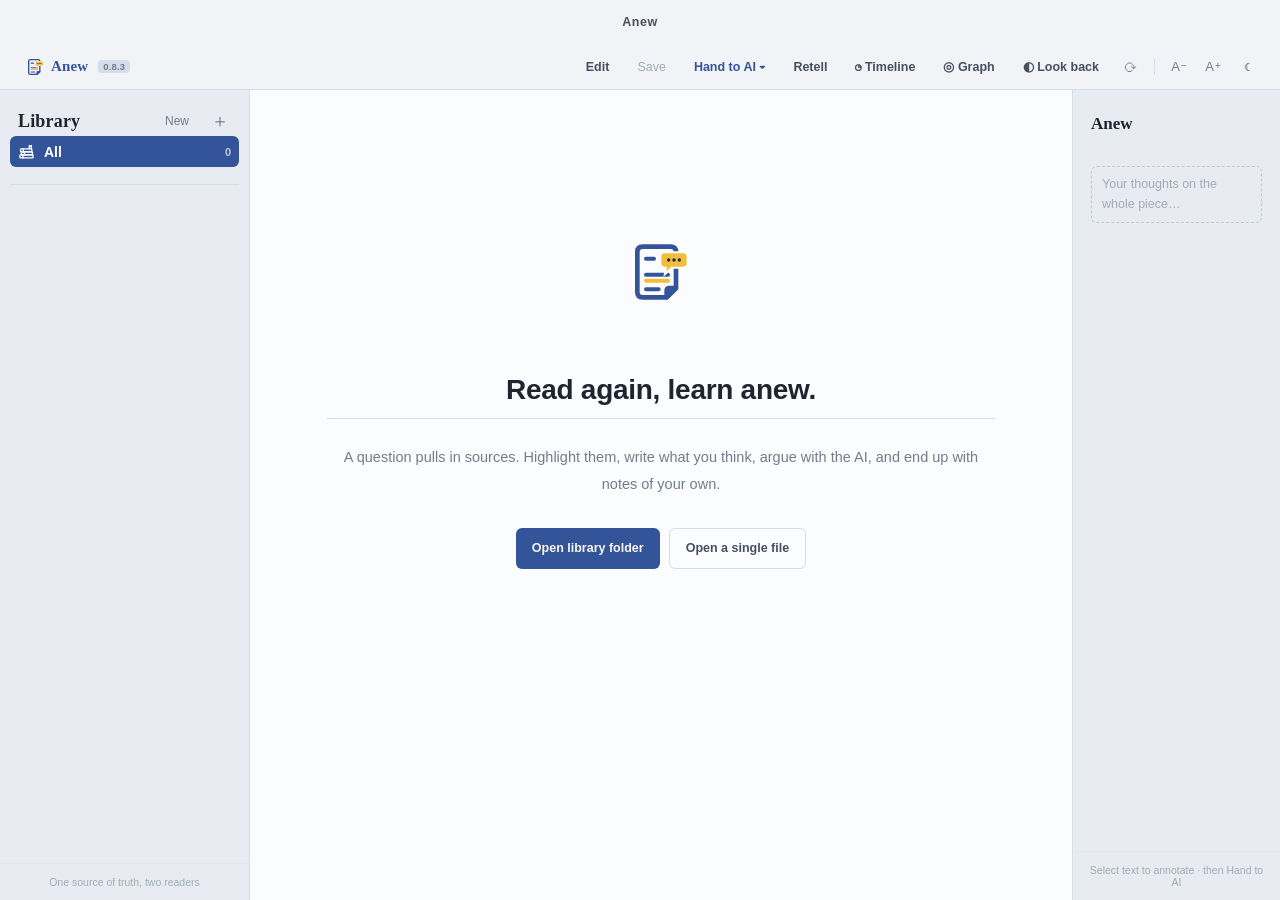
==== commit a5aa2af1: "Anew 0.8.3: new icon and logo, bookworm illustrations, sister app Diem - App icon, sidebar brand and" ====
--- a/native/index.html
+++ b/native/index.html
@@ -13,7 +13,7 @@
   </div>
 
   <header class="toolbar">
-    <button id="open-folder" class="brand" title="打开别的库文件夹"><span class="brand-mark">新</span><span>知新 Anew</span><span class="brand-version">0.8.2</span></button>
+    <button id="open-folder" class="brand" title="打开别的库文件夹"><span class="brand-mark"><svg class="anew-mark" viewBox="0 0 78 83" aria-hidden="true"><defs><mask id="am-brand" maskUnits="userSpaceOnUse" x="0" y="0" width="100" height="100"><rect width="100" height="100" fill="#fff"/><path d="M55 22H83Q88 22 88 27V37Q88 42 83 42H65L57.5 49 58.5 42H55Q50 42 50 37V27Q50 22 55 22Z" stroke="#000" stroke-width="6.3"/></mask></defs><g transform="translate(-10.5 -8.5)" fill="none" stroke="currentColor" stroke-linecap="round" stroke-linejoin="round"><g mask="url(#am-brand)"><path d="M22 12H64Q72 12 72 20V74L58 88H22Q14 88 14 80V20Q14 12 22 12Z" stroke-width="7"/><path d="M72 74H62Q58 74 58 78V88Z" fill="currentColor" stroke-width="7"/><path d="M27 30H39M27 54H60M27 76H46" stroke-width="6"/><path d="M27 63H60" stroke="#F2BE3A" stroke-width="6"/></g><path d="M55 22H83Q88 22 88 27V37Q88 42 83 42H65L57.5 49 58.5 42H55Q50 42 50 37V27Q50 22 55 22Z" fill="#F2BE3A" stroke="none"/><g fill="#1C2D4F" stroke="none"><circle cx="61" cy="32" r="2.6"/><circle cx="69" cy="32" r="2.6"/><circle cx="77" cy="32" r="2.6"/></g></g></svg></span><span>知新 Anew</span><span class="brand-version">0.8.3</span></button>
     <div class="appearance-controls">
       <button id="edit" class="chip edit-button" title="编辑 Markdown（⌘E）">编辑</button>
       <button id="save" class="chip save-button" title="保存（⌘S）" disabled>保存</button>
@@ -71,7 +71,7 @@
         <textarea id="editor" spellcheck="false" aria-label="Markdown 编辑器"></textarea>
       </div>
       <article id="content" class="content empty-state">
-        <div class="welcome-mark">新</div>
+        <div class="welcome-mark"><svg class="anew-mark" viewBox="0 0 78 83" aria-hidden="true"><defs><mask id="am-welcome" maskUnits="userSpaceOnUse" x="0" y="0" width="100" height="100"><rect width="100" height="100" fill="#fff"/><path d="M55 22H83Q88 22 88 27V37Q88 42 83 42H65L57.5 49 58.5 42H55Q50 42 50 37V27Q50 22 55 22Z" stroke="#000" stroke-width="6.3"/></mask></defs><g transform="translate(-10.5 -8.5)" fill="none" stroke="currentColor" stroke-linecap="round" stroke-linejoin="round"><g mask="url(#am-welcome)"><path d="M22 12H64Q72 12 72 20V74L58 88H22Q14 88 14 80V20Q14 12 22 12Z" stroke-width="7"/><path d="M72 74H62Q58 74 58 78V88Z" fill="currentColor" stroke-width="7"/><path d="M27 30H39M27 54H60M27 76H46" stroke-width="6"/><path d="M27 63H60" stroke="#F2BE3A" stroke-width="6"/></g><path d="M55 22H83Q88 22 88 27V37Q88 42 83 42H65L57.5 49 58.5 42H55Q50 42 50 37V27Q50 22 55 22Z" fill="#F2BE3A" stroke="none"/><g fill="#1C2D4F" stroke="none"><circle cx="61" cy="32" r="2.6"/><circle cx="69" cy="32" r="2.6"/><circle cx="77" cy="32" r="2.6"/></g></g></svg></div>
         <h1>温故而知新。</h1>
         <p>一个念头引来一批来源；在来源上划线、写回响，和 AI 辩，理成自己的笔记。</p>
         <div class="welcome-actions"><button id="choose-folder-main" class="primary-button">打开书库文件夹</button><button id="choose-file-main" class="secondary-button">打开单个文件</button></div>
--- a/native/style.css
+++ b/native/style.css
@@ -82,7 +82,8 @@
   padding:5px 8px;border-radius:var(--radius-sm);
 }
 .brand:hover{background:var(--moss-pale)}
-.brand-mark{font-family:var(--sans);font-size:15px;line-height:1;opacity:.75}
+.brand-mark{display:inline-flex;line-height:1}
+.brand-mark .anew-mark{width:15px;height:16px}
 
 .appearance-controls{display:flex;align-items:center;gap:4px}
 .control-divider{width:1px;height:16px;margin:0 5px;background:var(--line)}
@@ -282,7 +283,8 @@
 
 /* 空状态 */
 .empty-state{max-width:520px;padding:110px 0;text-align:center;font-family:var(--sans)}
-.welcome-mark{color:color-mix(in srgb,var(--moss) 55%,transparent);font-size:40px;line-height:1;margin-bottom:22px}
+.welcome-mark{color:var(--moss);line-height:1;margin-bottom:24px}
+.welcome-mark .anew-mark{width:52px;height:56px}
 .empty-state h1{font-family:var(--serif);font-size:30px;font-weight:700;letter-spacing:-.01em;margin:0 0 14px}
 .empty-state p{color:var(--muted);font-size:14.5px;line-height:1.85;margin:0}
 .welcome-actions{display:flex;justify-content:center;gap:9px;margin-top:30px}
@@ -794,8 +796,7 @@
 
 /* ══════════ 知新 Anew 0.1 ══════════ */
 .anew #shelf,.anew #bookshelf-view,.anew #back-to-shelf,.anew #book-thumb,.anew .recent-docs{display:none!important}
-.anew .brand-mark{font-family:var(--serif);font-weight:700;color:var(--moss)}
-.anew .welcome-mark{font-family:var(--serif);font-weight:700}
+.anew .brand-mark{color:var(--moss)}
 .hand-ai{color:var(--moss);font-weight:600}
 
 /* 左边的视图 */
